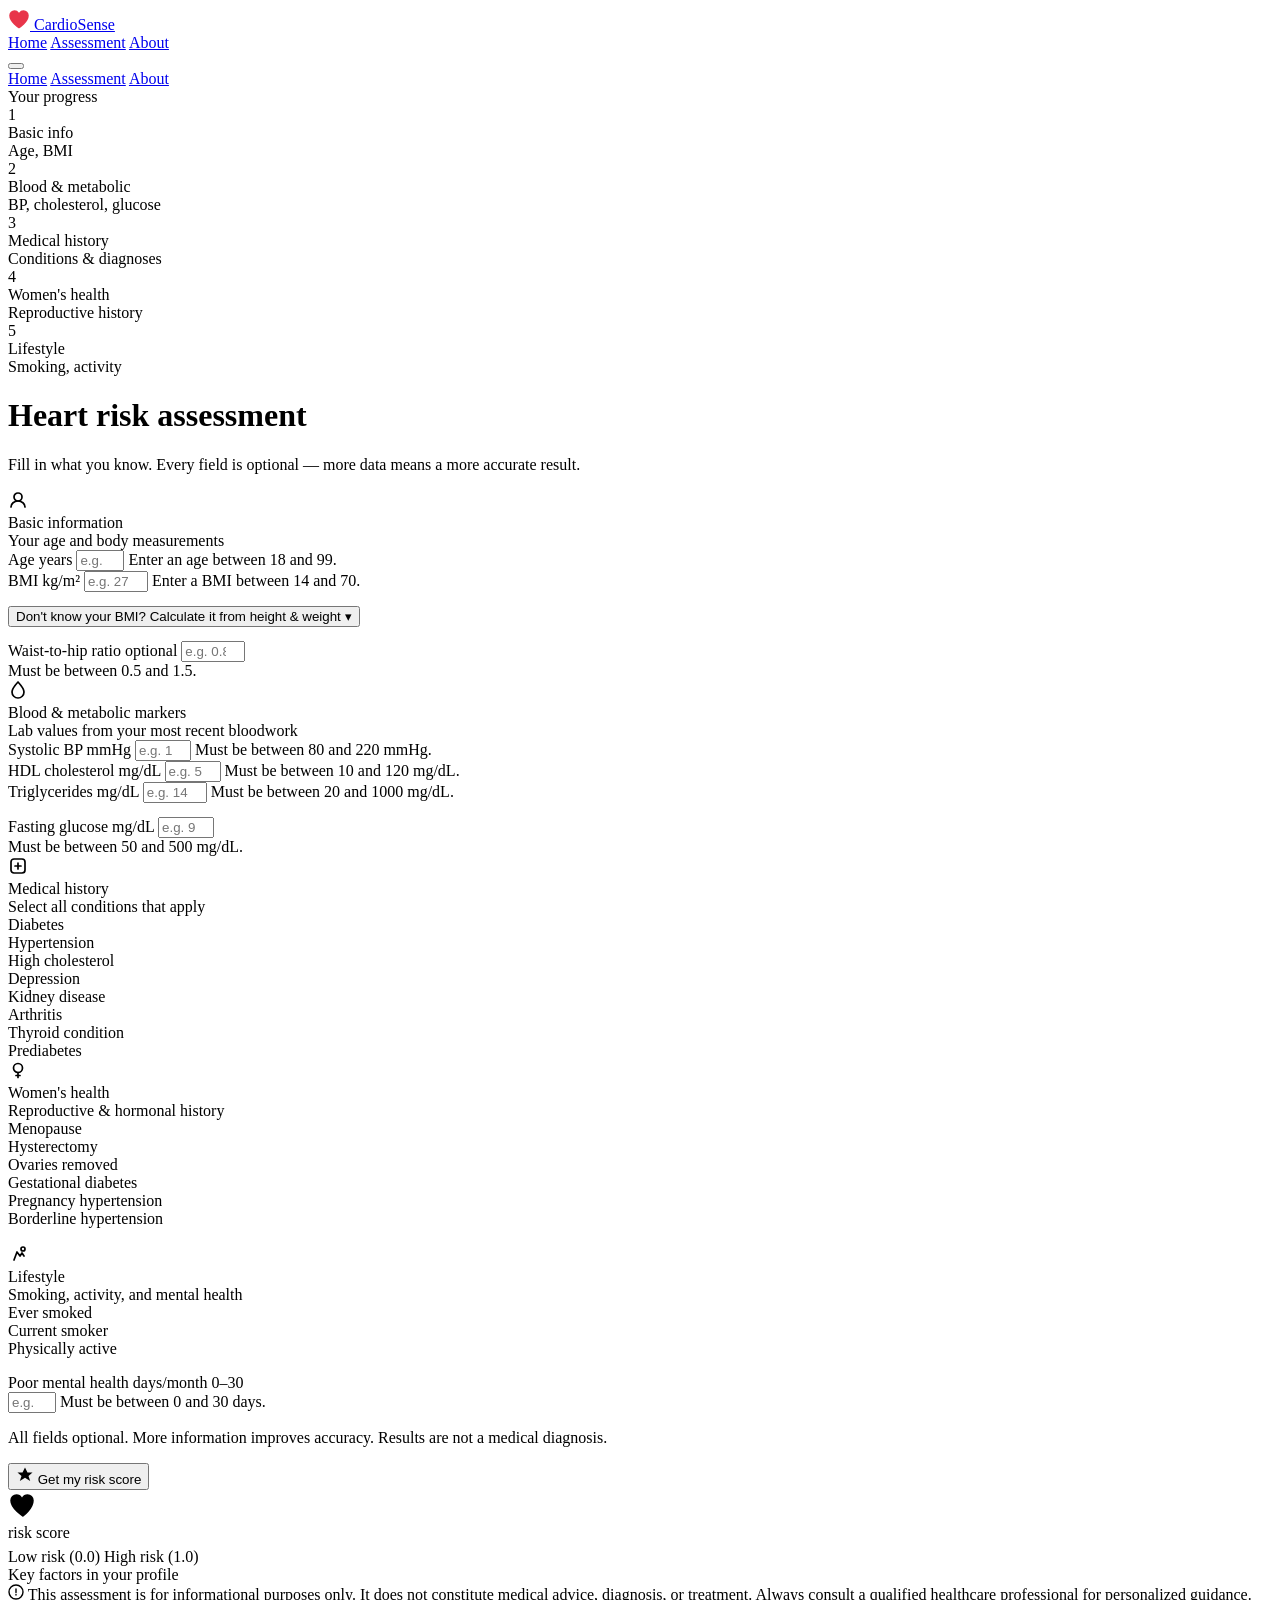
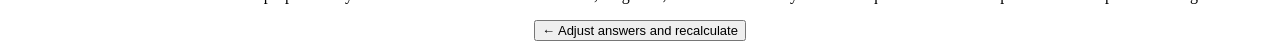
==== index.html @ c38c10f7 "Update index.html" ====
<!DOCTYPE html>
<html lang="en">
<head>
<meta charset="UTF-8">
<meta name="viewport" content="width=device-width, initial-scale=1.0">
<title>Risk Assessment — CardioSense</title>
<link rel="preconnect" href="https://fonts.googleapis.com">
<link rel="preconnect" href="https://fonts.gstatic.com" crossorigin>
<link href="https://fonts.googleapis.com/css2?family=DM+Serif+Display:ital@0;1&family=Inter:wght@300;400;500;600&display=swap" rel="stylesheet">
<link rel="stylesheet" href="css/base.css">
<link rel="stylesheet" href="css/assess.css">
</head>
<body>

<!-- NAV -->
<nav class="nav">
  <div class="nav-inner">
    <a href="index.html" class="logo">
      <span class="logo-icon">
        <svg width="22" height="22" viewBox="0 0 22 22" fill="none"><path d="M11 19.5C11 19.5 2 14 2 7.5C2 5.015 4.015 3 6.5 3C8.09 3 9.496 3.82 10.332 5.064C10.617 5.484 11.383 5.484 11.668 5.064C12.504 3.82 13.91 3 15.5 3C17.985 3 20 5.015 20 7.5C20 14 11 19.5 11 19.5Z" fill="#E8354A" stroke="#E8354A" stroke-width="1.5" stroke-linejoin="round"/></svg>
      </span>
      CardioSense
    </a>
    <div class="nav-links">
      <a href="index.html" class="nav-link">Home</a>
      <a href="index.html" class="nav-link active">Assessment</a>
      <a href="about.html" class="nav-link">About</a>
    </div>
    <button class="nav-mobile-toggle" onclick="toggleMobileNav()" aria-label="Menu">
      <span></span><span></span><span></span>
    </button>
  </div>
  <div class="nav-mobile" id="nav-mobile">
    <a href="../index.html">Home</a>
    <a href="index.html">Assessment</a>
    <a href="about.html">About</a>
  </div>
</nav>

<div class="assess-layout">

  <!-- SIDEBAR -->
  <aside class="assess-sidebar">
    <div class="sidebar-title">Your progress</div>
    <div class="progress-steps" id="progress-steps">
      <div class="progress-step active" data-section="basic" onclick="scrollToSection('basic')">
        <div class="ps-icon">1</div>
        <div>
          <div class="ps-label">Basic info</div>
          <div class="ps-sub">Age, BMI</div>
        </div>
      </div>
      <div class="progress-step" data-section="blood" onclick="scrollToSection('blood')">
        <div class="ps-icon">2</div>
        <div>
          <div class="ps-label">Blood & metabolic</div>
          <div class="ps-sub">BP, cholesterol, glucose</div>
        </div>
      </div>
      <div class="progress-step" data-section="medical" onclick="scrollToSection('medical')">
        <div class="ps-icon">3</div>
        <div>
          <div class="ps-label">Medical history</div>
          <div class="ps-sub">Conditions & diagnoses</div>
        </div>
      </div>
      <div class="progress-step" data-section="womens" onclick="scrollToSection('womens')">
        <div class="ps-icon">4</div>
        <div>
          <div class="ps-label">Women's health</div>
          <div class="ps-sub">Reproductive history</div>
        </div>
      </div>
      <div class="progress-step" data-section="lifestyle" onclick="scrollToSection('lifestyle')">
        <div class="ps-icon">5</div>
        <div>
          <div class="ps-label">Lifestyle</div>
          <div class="ps-sub">Smoking, activity</div>
        </div>
      </div>
    </div>

    <!-- API config (hidden) -->
    <input type="text" id="api-url" value="https://nest-resemble-pristine.ngrok-free.dev" style="display:none">
  </aside>

  <!-- MAIN -->
  <main class="assess-main">
    <div class="assess-header">
      <h1>Heart risk assessment</h1>
      <p>Fill in what you know. Every field is optional — more data means a more accurate result.</p>
    </div>

    <!-- SECTION 1: Basic -->
    <div class="form-section" id="section-basic">
      <div class="form-section-header">
        <div class="form-section-icon icon-red">
          <svg width="20" height="20" viewBox="0 0 20 20" fill="none"><circle cx="10" cy="7" r="4" stroke="currentColor" stroke-width="1.7"/><path d="M3 17c0-3.314 3.134-6 7-6s7 2.686 7 6" stroke="currentColor" stroke-width="1.7" stroke-linecap="round"/></svg>
        </div>
        <div>
          <div class="form-section-title">Basic information</div>
          <div class="form-section-sub">Your age and body measurements</div>
        </div>
      </div>
      <div class="grid-2" style="margin-bottom:14px">
        <div class="form-field">
          <label class="form-label" for="age">Age <span class="unit">years</span></label>
          <input class="form-input" type="number" id="age" min="18" max="99" placeholder="e.g. 54">
          <span class="field-error" id="err-age">Enter an age between 18 and 99.</span>
        </div>
        <div class="form-field">
          <label class="form-label" for="bmi">BMI <span class="unit">kg/m²</span></label>
          <input class="form-input" type="number" id="bmi" min="14" max="70" step="0.1" placeholder="e.g. 27.3">
          <span class="field-error" id="err-bmi">Enter a BMI between 14 and 70.</span>
        </div>
      </div>

      <!-- BMI calculator helper -->
      <div class="bmi-calc" id="bmi-calc">
        <button type="button" class="bmi-calc-toggle" id="bmi-calc-toggle" onclick="toggleBmiCalc()">
          Don't know your BMI? Calculate it from height &amp; weight
          <span id="bmi-calc-caret">▾</span>
        </button>
        <div class="bmi-calc-body" id="bmi-calc-body" style="display:none">
          <div class="bmi-unit-switch">
            <button type="button" class="bmi-unit-btn active" id="unit-metric" onclick="setBmiUnits('metric')">Metric (cm / kg)</button>
            <button type="button" class="bmi-unit-btn" id="unit-imperial" onclick="setBmiUnits('imperial')">Imperial (ft-in / lb)</button>
          </div>

          <!-- Metric inputs -->
          <div class="grid-2" id="bmi-metric-fields">
            <div class="form-field">
              <label class="form-label" for="height_cm">Height <span class="unit">cm</span></label>
              <input class="form-input" type="number" id="height_cm" min="120" max="220" step="0.1" placeholder="e.g. 165" oninput="calcBmi()">
            </div>
            <div class="form-field">
              <label class="form-label" for="weight_kg">Weight <span class="unit">kg</span></label>
              <input class="form-input" type="number" id="weight_kg" min="30" max="250" step="0.1" placeholder="e.g. 68" oninput="calcBmi()">
            </div>
          </div>

          <!-- Imperial inputs -->
          <div class="grid-3" id="bmi-imperial-fields" style="display:none">
            <div class="form-field">
              <label class="form-label" for="height_ft">Height <span class="unit">ft</span></label>
              <input class="form-input" type="number" id="height_ft" min="3" max="7" step="1" placeholder="e.g. 5" oninput="calcBmi()">
            </div>
            <div class="form-field">
              <label class="form-label" for="height_in">&nbsp;<span class="unit">in</span></label>
              <input class="form-input" type="number" id="height_in" min="0" max="11" step="1" placeholder="e.g. 5" oninput="calcBmi()">
            </div>
            <div class="form-field">
              <label class="form-label" for="weight_lb">Weight <span class="unit">lb</span></label>
              <input class="form-input" type="number" id="weight_lb" min="66" max="550" step="1" placeholder="e.g. 150" oninput="calcBmi()">
            </div>
          </div>

          <div class="bmi-calc-result" id="bmi-calc-result">Enter height and weight to calculate BMI.</div>
        </div>
      </div>

      <div class="form-field" style="max-width:260px;margin-top:14px">
        <label class="form-label" for="waist_hip">Waist-to-hip ratio <span class="unit">optional</span></label>
        <input class="form-input" type="number" id="waist_hip" min="0.5" max="1.5" step="0.01" placeholder="e.g. 0.84">
        <span class="field-error" id="err-waist_hip">Must be between 0.5 and 1.5.</span>
      </div>
    </div>

    <!-- SECTION 2: Blood -->
    <div class="form-section" id="section-blood">
      <div class="form-section-header">
        <div class="form-section-icon icon-purple">
          <svg width="20" height="20" viewBox="0 0 20 20" fill="none"><path d="M10 2C10 2 4 8.5 4 12a6 6 0 0012 0C16 8.5 10 2 10 2Z" stroke="currentColor" stroke-width="1.7" stroke-linejoin="round"/></svg>
        </div>
        <div>
          <div class="form-section-title">Blood & metabolic markers</div>
          <div class="form-section-sub">Lab values from your most recent bloodwork</div>
        </div>
      </div>
      <div class="grid-3" style="margin-bottom:14px">
        <div class="form-field">
          <label class="form-label" for="systolic">Systolic BP <span class="unit">mmHg</span></label>
          <input class="form-input" type="number" id="systolic" min="80" max="220" placeholder="e.g. 125">
          <span class="field-error" id="err-systolic">Must be between 80 and 220 mmHg.</span>
        </div>
        <div class="form-field">
          <label class="form-label" for="hdl">HDL cholesterol <span class="unit">mg/dL</span></label>
          <input class="form-input" type="number" id="hdl" min="10" max="120" placeholder="e.g. 55">
          <span class="field-error" id="err-hdl">Must be between 10 and 120 mg/dL.</span>
        </div>
        <div class="form-field">
          <label class="form-label" for="triglycerides">Triglycerides <span class="unit">mg/dL</span></label>
          <input class="form-input" type="number" id="triglycerides" min="20" max="1000" placeholder="e.g. 140">
          <span class="field-error" id="err-triglycerides">Must be between 20 and 1000 mg/dL.</span>
        </div>
      </div>
      <div class="form-field" style="max-width:240px">
        <label class="form-label" for="fasting_glucose">Fasting glucose <span class="unit">mg/dL</span></label>
        <input class="form-input" type="number" id="fasting_glucose" min="50" max="500" placeholder="e.g. 95">
        <span class="field-error" id="err-fasting_glucose">Must be between 50 and 500 mg/dL.</span>
      </div>
    </div>

    <!-- SECTION 3: Medical -->
    <div class="form-section" id="section-medical">
      <div class="form-section-header">
        <div class="form-section-icon icon-blue">
          <svg width="20" height="20" viewBox="0 0 20 20" fill="none"><rect x="3" y="3" width="14" height="14" rx="3" stroke="currentColor" stroke-width="1.7"/><path d="M10 7v6M7 10h6" stroke="currentColor" stroke-width="1.7" stroke-linecap="round"/></svg>
        </div>
        <div>
          <div class="form-section-title">Medical history</div>
          <div class="form-section-sub">Select all conditions that apply</div>
        </div>
      </div>
      <div class="toggle-grid">
        <div class="toggle-btn" data-key="diabetes" onclick="toggleBtn(this)">
          <div class="tb-dot"></div>
          <span class="tb-label">Diabetes</span>
        </div>
        <div class="toggle-btn" data-key="hypertension" onclick="toggleBtn(this)">
          <div class="tb-dot"></div>
          <span class="tb-label">Hypertension</span>
        </div>
        <div class="toggle-btn" data-key="high_cholesterol" onclick="toggleBtn(this)">
          <div class="tb-dot"></div>
          <span class="tb-label">High cholesterol</span>
        </div>
        <div class="toggle-btn" data-key="depression" onclick="toggleBtn(this)">
          <div class="tb-dot"></div>
          <span class="tb-label">Depression</span>
        </div>
        <div class="toggle-btn" data-key="kidney_disease" onclick="toggleBtn(this)">
          <div class="tb-dot"></div>
          <span class="tb-label">Kidney disease</span>
        </div>
        <div class="toggle-btn" data-key="arthritis" onclick="toggleBtn(this)">
          <div class="tb-dot"></div>
          <span class="tb-label">Arthritis</span>
        </div>
        <div class="toggle-btn" data-key="thyroid_problem" onclick="toggleBtn(this)">
          <div class="tb-dot"></div>
          <span class="tb-label">Thyroid condition</span>
        </div>
        <div class="toggle-btn" data-key="prediabetes" onclick="toggleBtn(this)">
          <div class="tb-dot"></div>
          <span class="tb-label">Prediabetes</span>
        </div>
      </div>
    </div>

    <!-- SECTION 4: Women's health -->
    <div class="form-section" id="section-womens">
      <div class="form-section-header">
        <div class="form-section-icon icon-orange">
          <svg width="20" height="20" viewBox="0 0 20 20" fill="none"><circle cx="10" cy="8" r="4.5" stroke="currentColor" stroke-width="1.7"/><path d="M10 12.5v5M8 15.5h4" stroke="currentColor" stroke-width="1.7" stroke-linecap="round"/></svg>
        </div>
        <div>
          <div class="form-section-title">Women's health</div>
          <div class="form-section-sub">Reproductive & hormonal history</div>
        </div>
      </div>
      <div class="toggle-grid" style="margin-bottom:16px">
        <div class="toggle-btn" data-key="menopause" onclick="toggleBtn(this)">
          <div class="tb-dot"></div>
          <span class="tb-label">Menopause</span>
        </div>
        <div class="toggle-btn" data-key="hysterectomy" onclick="toggleBtn(this)">
          <div class="tb-dot"></div>
          <span class="tb-label">Hysterectomy</span>
        </div>
        <div class="toggle-btn" data-key="ovaries_removed" onclick="toggleBtn(this)">
          <div class="tb-dot"></div>
          <span class="tb-label">Ovaries removed</span>
        </div>
        <div class="toggle-btn" data-key="gestational_diabetes_proxy" onclick="toggleBtn(this)">
          <div class="tb-dot"></div>
          <span class="tb-label">Gestational diabetes</span>
        </div>
        <div class="toggle-btn" data-key="pregnancy_hypertension_proxy" onclick="toggleBtn(this)">
          <div class="tb-dot"></div>
          <span class="tb-label">Pregnancy hypertension</span>
        </div>
        <div class="toggle-btn" data-key="borderline_hypertension" onclick="toggleBtn(this)">
          <div class="tb-dot"></div>
          <span class="tb-label">Borderline hypertension</span>
        </div>
      </div>
    </div>

    <!-- SECTION 5: Lifestyle -->
    <div class="form-section" id="section-lifestyle">
      <div class="form-section-header">
        <div class="form-section-icon icon-green">
          <svg width="20" height="20" viewBox="0 0 20 20" fill="none"><path d="M6 16l3-8 3 4 2-3 2 3" stroke="currentColor" stroke-width="1.7" stroke-linecap="round" stroke-linejoin="round"/><circle cx="15" cy="5" r="2" stroke="currentColor" stroke-width="1.7"/></svg>
        </div>
        <div>
          <div class="form-section-title">Lifestyle</div>
          <div class="form-section-sub">Smoking, activity, and mental health</div>
        </div>
      </div>
      <div class="toggle-grid" style="margin-bottom:16px">
        <div class="toggle-btn" data-key="smoking" onclick="toggleBtn(this)">
          <div class="tb-dot"></div>
          <span class="tb-label">Ever smoked</span>
        </div>
        <div class="toggle-btn" data-key="current_smoker" onclick="toggleBtn(this)">
          <div class="tb-dot"></div>
          <span class="tb-label">Current smoker</span>
        </div>
        <div class="toggle-btn" data-key="physical_activity" onclick="toggleBtn(this)">
          <div class="tb-dot"></div>
          <span class="tb-label">Physically active</span>
        </div>
      </div>
      <div class="form-field" style="max-width:280px">
        <label class="form-label" for="poor_mental_days">Poor mental health days/month <span class="unit">0–30</span></label>
        <input class="form-input" type="number" id="poor_mental_days" min="0" max="30" placeholder="e.g. 5">
        <span class="field-error" id="err-poor_mental_days">Must be between 0 and 30 days.</span>
      </div>
    </div>

    <!-- SUBMIT -->
    <div class="form-actions">
      <p class="form-actions-note">All fields optional. More information improves accuracy. Results are not a medical diagnosis.</p>
      <button class="submit-btn" id="submit-btn" onclick="runAssessment()">
        <svg width="18" height="18" viewBox="0 0 18 18" fill="none"><path d="M9 1.5L11.47 6.5H16.5L12.51 9.99L14.18 15L9 11.77L3.82 15L5.49 9.99L1.5 6.5H6.53L9 1.5Z" fill="currentColor"/></svg>
        <span id="btn-label">Get my risk score</span>
        <div class="spinner" id="spinner"></div>
      </button>
    </div>

    <!-- RESULT -->
    <div class="result-panel" id="result-panel">

      <div class="result-card">
        <div class="result-card-header" id="r-header">
          <div class="result-icon-wrap" id="r-icon">
            <svg width="30" height="30" viewBox="0 0 30 30" fill="none"><path d="M15 26C15 26 3 18.5 3 10.5C3 7.462 5.462 5 8.5 5C10.56 5 12.366 6.1 13.326 7.764C13.738 8.466 14.262 8.466 14.674 7.764C15.634 6.1 17.44 5 19.5 5C22.538 5 25 7.462 25 10.5C25 18.5 15 26 15 26Z" fill="currentColor" stroke="currentColor" stroke-width="1.5" stroke-linejoin="round"/></svg>
          </div>
          <div class="result-verdict">
            <div class="result-verdict-title" id="r-title"></div>
            <div class="result-verdict-sub" id="r-sub"></div>
          </div>
          <div class="result-score-badge">
            <div class="result-score-num" id="r-score"></div>
            <div class="result-score-label">risk score</div>
            <div style="margin-top:6px" id="r-source"></div>
          </div>
        </div>

        <div class="result-card-body">
          <!-- Risk bar -->
          <div class="result-bar-section">
            <div class="result-bar-labels">
              <span>Low risk (0.0)</span>
              <span>High risk (1.0)</span>
            </div>
            <div class="risk-bar-track">
              <div class="risk-bar-fill" id="r-bar" style="width:0%"></div>
            </div>
            <div class="result-threshold-line" id="r-threshold" data-label="threshold 0.025"></div>
          </div>

          <!-- Factors -->
          <div class="result-factors-title">Key factors in your profile</div>
          <div class="result-factors-grid" id="r-factors"></div>

          <!-- Next steps -->
          <div class="result-next-steps" id="r-nextsteps"></div>

          <!-- Disclaimer -->
          <div class="result-disclaimer">
            <svg width="16" height="16" viewBox="0 0 16 16" fill="none"><circle cx="8" cy="8" r="7" stroke="currentColor" stroke-width="1.4"/><path d="M8 5v3.5M8 10.5v.5" stroke="currentColor" stroke-width="1.4" stroke-linecap="round"/></svg>
            <span>This assessment is for informational purposes only. It does not constitute medical advice, diagnosis, or treatment. Always consult a qualified healthcare professional for personalized guidance.</span>
          </div>
        </div>
      </div>

      <!-- Retry -->
      <div style="margin-top:1rem;text-align:center">
        <button class="btn-ghost" onclick="resetForm()" style="font-size:13px">
          ← Adjust answers and recalculate
        </button>
      </div>
    </div>

  </main>
</div>

<script src="../js/assess.js"></script>
<script>
function toggleMobileNav() {
  document.getElementById('nav-mobile').classList.toggle('open');
}
</script>
</body>
</html>
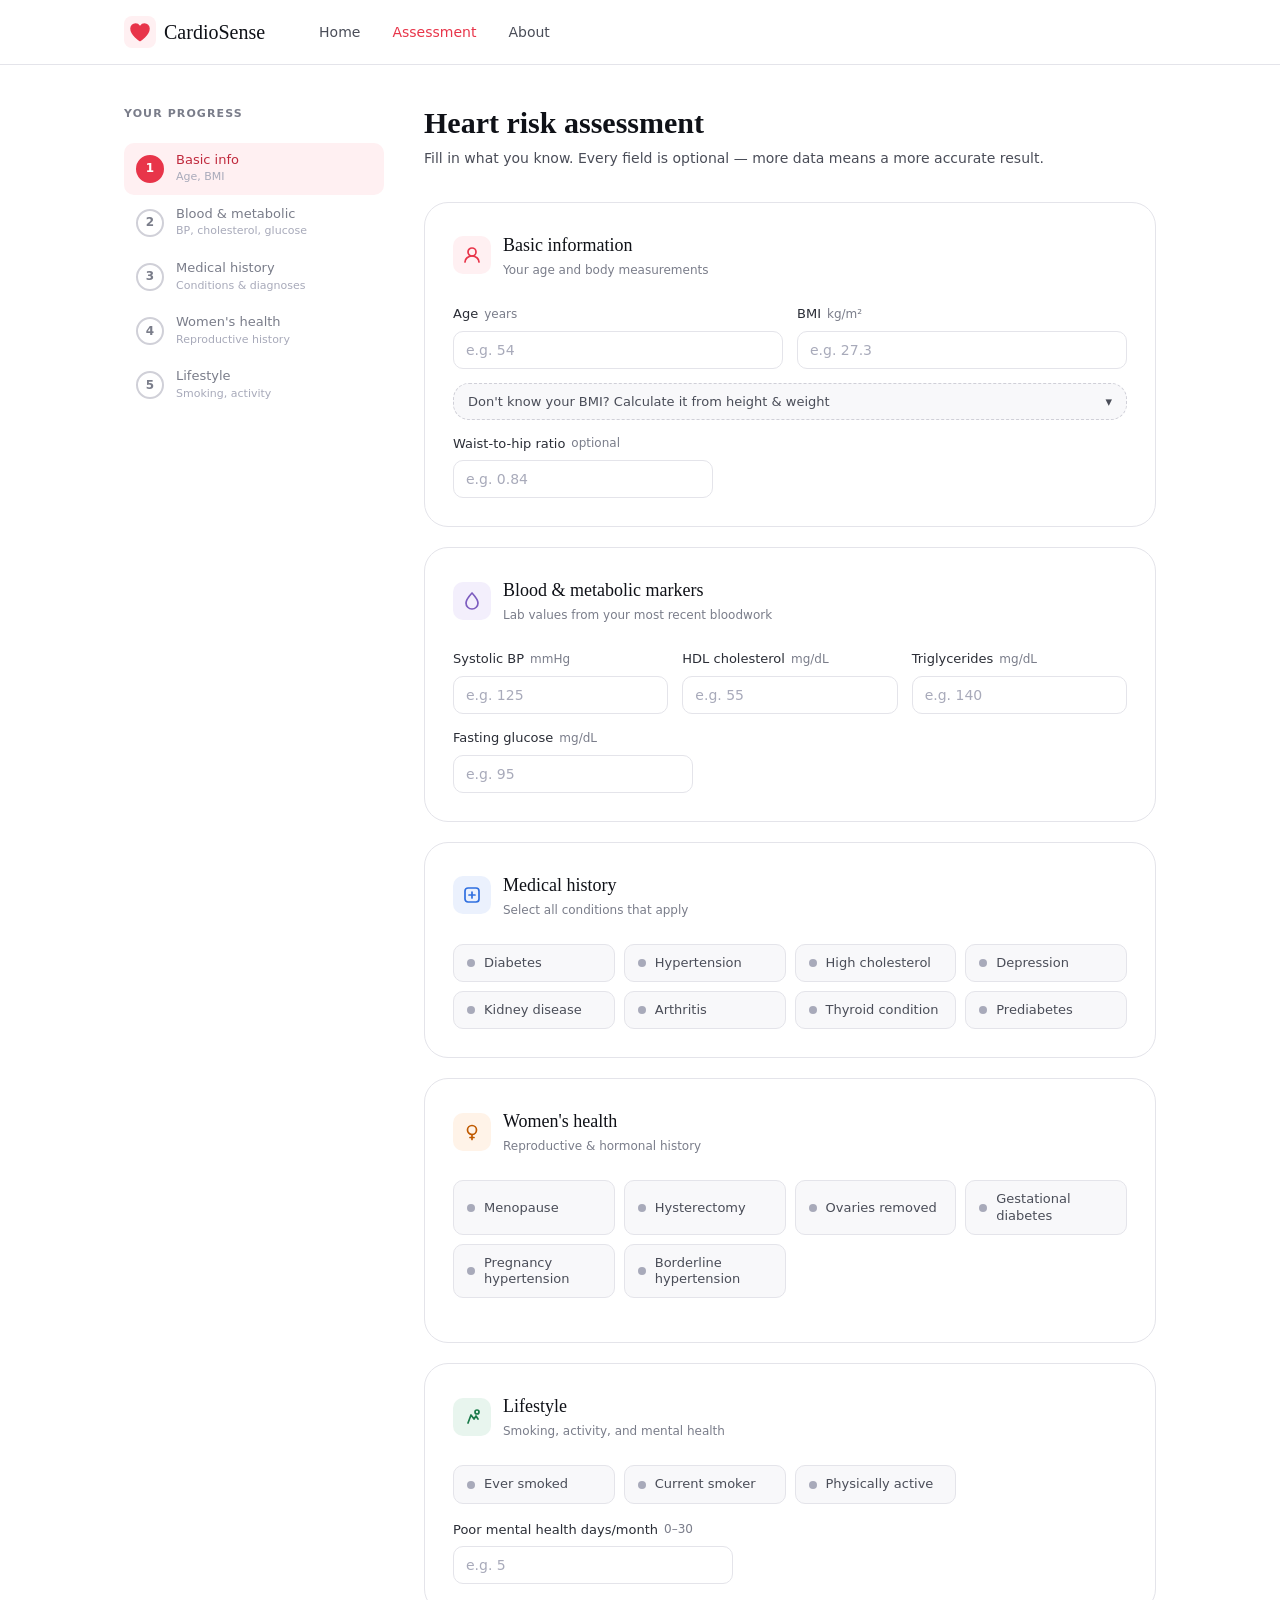
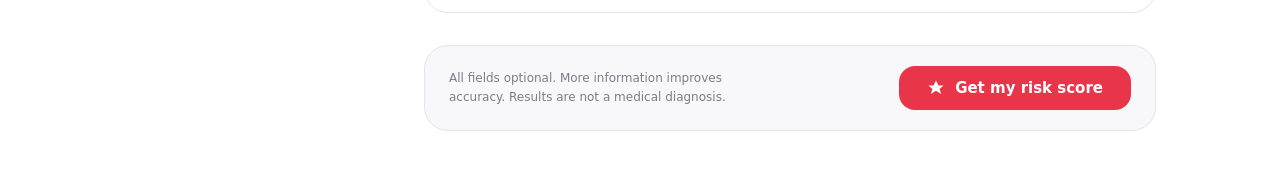
==== commit bdcd0bdf: "Update index.html" ====
--- a/index.html
+++ b/index.html
@@ -7,8 +7,8 @@
 <link rel="preconnect" href="https://fonts.googleapis.com">
 <link rel="preconnect" href="https://fonts.gstatic.com" crossorigin>
 <link href="https://fonts.googleapis.com/css2?family=DM+Serif+Display:ital@0;1&family=Inter:wght@300;400;500;600&display=swap" rel="stylesheet">
-<link rel="stylesheet" href="css/base.css">
-<link rel="stylesheet" href="css/assess.css">
+<link rel="stylesheet" href="base.css">
+<link rel="stylesheet" href="assess.css">
 </head>
 <body>
 
@@ -31,7 +31,7 @@
     </button>
   </div>
   <div class="nav-mobile" id="nav-mobile">
-    <a href="../index.html">Home</a>
+    <a href="index.html">Home</a>
     <a href="index.html">Assessment</a>
     <a href="about.html">About</a>
   </div>
@@ -80,8 +80,8 @@
       </div>
     </div>
 
-    <!-- API config (hidden) -->
-    <input type="text" id="api-url" value="https://nest-resemble-pristine.ngrok-free.dev" style="display:none">
+    <!-- API config (Live Render Backend URL) -->
+    <input type="text" id="api-url" value="https://heart-attack-risk-women.onrender.com" style="display:none">
   </aside>
 
   <!-- MAIN -->
@@ -387,7 +387,7 @@
   </main>
 </div>
 
-<script src="../js/assess.js"></script>
+<script src="js/assess.js"></script>
 <script>
 function toggleMobileNav() {
   document.getElementById('nav-mobile').classList.toggle('open');
--- a/base.css
+++ b/base.css
@@ -0,0 +1,461 @@
+/* =============================================
+   BASE.CSS — CardioSense shared styles
+   ============================================= */
+
+@import url('https://fonts.googleapis.com/css2?family=DM+Serif+Display:ital@0;1&family=Inter:wght@300;400;500;600&display=swap');
+
+/* ── Reset & Root ── */
+*, *::before, *::after { box-sizing: border-box; margin: 0; padding: 0; }
+
+:root {
+  /* Colors */
+  --red:        #E8354A;
+  --red-dark:   #C0293D;
+  --red-light:  #FFF0F2;
+  --red-mid:    #FFD6DA;
+  --purple:     #7C5CBF;
+  --purple-bg:  #F3EFFC;
+  --blue:       #2F6FE0;
+  --blue-bg:    #EBF1FD;
+
+  --ink:        #0F1117;
+  --ink-2:      #2A2D36;
+  --ink-3:      #4A4D58;
+  --ink-4:      #7A7D8A;
+  --ink-5:      #A8AABA;
+
+  --surface:    #FFFFFF;
+  --surface-1:  #F8F8FA;
+  --surface-2:  #F0F0F4;
+  --border:     #E4E4EA;
+  --border-2:   #D0D0D8;
+
+  /* Type */
+  --font-display: 'DM Serif Display', Georgia, serif;
+  --font-body:    'Inter', system-ui, sans-serif;
+
+  /* Radius */
+  --r-sm: 6px;
+  --r-md: 10px;
+  --r-lg: 16px;
+  --r-xl: 24px;
+
+  /* Shadows */
+  --shadow-sm:  0 1px 3px rgba(0,0,0,.06), 0 1px 2px rgba(0,0,0,.04);
+  --shadow-md:  0 4px 16px rgba(0,0,0,.08), 0 1px 4px rgba(0,0,0,.04);
+  --shadow-lg:  0 12px 40px rgba(0,0,0,.12), 0 4px 12px rgba(0,0,0,.06);
+
+  /* Transitions */
+  --t-fast: 120ms ease;
+  --t-base: 200ms ease;
+  --t-slow: 350ms ease;
+}
+
+html { scroll-behavior: smooth; font-size: 16px; }
+
+body {
+  font-family: var(--font-body);
+  color: var(--ink);
+  background: var(--surface);
+  line-height: 1.6;
+  -webkit-font-smoothing: antialiased;
+}
+
+/* ── Typography ── */
+h1, h2, h3, h4 {
+  font-family: var(--font-display);
+  line-height: 1.2;
+  color: var(--ink);
+}
+
+em { font-style: italic; color: var(--red); }
+
+/* ── Layout ── */
+.container {
+  max-width: 1080px;
+  margin: 0 auto;
+  padding: 0 24px;
+}
+
+/* ── Navigation ── */
+.nav {
+  position: sticky;
+  top: 0;
+  z-index: 100;
+  background: rgba(255,255,255,.92);
+  backdrop-filter: blur(12px);
+  border-bottom: 1px solid var(--border);
+}
+
+.nav-inner {
+  max-width: 1080px;
+  margin: 0 auto;
+  padding: 0 24px;
+  height: 64px;
+  display: flex;
+  align-items: center;
+  gap: 2rem;
+}
+
+.logo {
+  display: flex;
+  align-items: center;
+  gap: 8px;
+  font-family: var(--font-display);
+  font-size: 20px;
+  color: var(--ink);
+  text-decoration: none;
+  font-weight: 400;
+  flex-shrink: 0;
+}
+
+.logo-icon {
+  width: 32px;
+  height: 32px;
+  background: var(--red-light);
+  border-radius: 8px;
+  display: flex;
+  align-items: center;
+  justify-content: center;
+}
+
+.nav-links {
+  display: flex;
+  gap: .25rem;
+  margin-left: .5rem;
+  flex: 1;
+}
+
+.nav-link {
+  padding: 6px 14px;
+  font-size: 14px;
+  font-weight: 500;
+  color: var(--ink-3);
+  text-decoration: none;
+  border-radius: var(--r-sm);
+  transition: color var(--t-fast), background var(--t-fast);
+}
+
+.nav-link:hover { color: var(--ink); background: var(--surface-1); }
+.nav-link.active { color: var(--red); }
+
+.nav-cta { margin-left: auto; }
+
+.nav-mobile-toggle {
+  display: none;
+  flex-direction: column;
+  gap: 5px;
+  background: none;
+  border: none;
+  cursor: pointer;
+  padding: 6px;
+  margin-left: auto;
+}
+
+.nav-mobile-toggle span {
+  display: block;
+  width: 22px;
+  height: 2px;
+  background: var(--ink-2);
+  border-radius: 2px;
+  transition: var(--t-base);
+}
+
+.nav-mobile {
+  display: none;
+  flex-direction: column;
+  padding: 12px 24px 20px;
+  border-top: 1px solid var(--border);
+  gap: 4px;
+}
+
+.nav-mobile a {
+  padding: 10px 12px;
+  font-size: 15px;
+  color: var(--ink-2);
+  text-decoration: none;
+  border-radius: var(--r-md);
+}
+
+.nav-mobile a:hover { background: var(--surface-1); }
+.nav-mobile .btn-primary { margin-top: 8px; text-align: center; }
+.nav-mobile.open { display: flex; }
+
+/* ── Buttons ── */
+.btn-primary {
+  display: inline-flex;
+  align-items: center;
+  gap: 8px;
+  padding: 10px 20px;
+  background: var(--red);
+  color: #fff;
+  font-family: var(--font-body);
+  font-size: 14px;
+  font-weight: 600;
+  border: none;
+  border-radius: var(--r-md);
+  cursor: pointer;
+  text-decoration: none;
+  transition: background var(--t-fast), transform var(--t-fast), box-shadow var(--t-fast);
+  white-space: nowrap;
+}
+
+.btn-primary:hover {
+  background: var(--red-dark);
+  box-shadow: 0 4px 16px rgba(232,53,74,.28);
+  transform: translateY(-1px);
+}
+
+.btn-primary:active { transform: translateY(0); }
+
+.btn-primary.btn-lg { padding: 13px 28px; font-size: 15px; border-radius: var(--r-lg); }
+
+.btn-ghost {
+  display: inline-flex;
+  align-items: center;
+  gap: 8px;
+  padding: 10px 20px;
+  background: transparent;
+  color: var(--ink-2);
+  font-family: var(--font-body);
+  font-size: 14px;
+  font-weight: 500;
+  border: 1.5px solid var(--border-2);
+  border-radius: var(--r-md);
+  cursor: pointer;
+  text-decoration: none;
+  transition: border-color var(--t-fast), color var(--t-fast), background var(--t-fast);
+}
+
+.btn-ghost:hover { border-color: var(--ink-3); color: var(--ink); background: var(--surface-1); }
+.btn-ghost.btn-lg { padding: 13px 28px; font-size: 15px; border-radius: var(--r-lg); }
+
+/* ── Section labels ── */
+.section-eyebrow {
+  font-size: 11px;
+  font-weight: 600;
+  letter-spacing: .12em;
+  text-transform: uppercase;
+  color: var(--red);
+  margin-bottom: .75rem;
+}
+
+.section-title {
+  font-size: clamp(28px, 4vw, 42px);
+  margin-bottom: 1rem;
+  line-height: 1.15;
+}
+
+.section-sub {
+  font-size: 16px;
+  color: var(--ink-3);
+  line-height: 1.7;
+  max-width: 560px;
+}
+
+/* ── Footer ── */
+.footer {
+  background: var(--ink);
+  color: rgba(255,255,255,.75);
+  padding-top: 4rem;
+}
+
+.footer-inner {
+  display: grid;
+  grid-template-columns: 1fr auto;
+  gap: 4rem;
+  padding-bottom: 3rem;
+  border-bottom: 1px solid rgba(255,255,255,.1);
+}
+
+.footer-brand { max-width: 320px; }
+
+.footer-brand .logo { color: #fff; margin-bottom: 1rem; }
+.footer-brand .logo-icon { background: rgba(232,53,74,.2); }
+.footer-brand p { font-size: 14px; line-height: 1.7; color: rgba(255,255,255,.55); }
+
+.footer-links { display: flex; gap: 3rem; }
+
+.footer-col { display: flex; flex-direction: column; gap: .5rem; }
+
+.footer-col-title {
+  font-size: 12px;
+  font-weight: 600;
+  letter-spacing: .08em;
+  text-transform: uppercase;
+  color: rgba(255,255,255,.4);
+  margin-bottom: .25rem;
+}
+
+.footer-col a {
+  font-size: 14px;
+  color: rgba(255,255,255,.6);
+  text-decoration: none;
+  transition: color var(--t-fast);
+}
+
+.footer-col a:hover { color: #fff; }
+
+.footer-bottom {
+  padding: 1.25rem 0;
+}
+
+.footer-bottom p {
+  font-size: 12px;
+  color: rgba(255,255,255,.3);
+  text-align: center;
+}
+
+/* ── Form elements ── */
+.form-field {
+  display: flex;
+  flex-direction: column;
+  gap: 6px;
+}
+
+.form-label {
+  font-size: 13px;
+  font-weight: 500;
+  color: var(--ink-2);
+  display: flex;
+  align-items: center;
+  gap: 6px;
+}
+
+.form-label .unit {
+  font-weight: 400;
+  color: var(--ink-4);
+  font-size: 12px;
+}
+
+.form-input {
+  width: 100%;
+  padding: 10px 12px;
+  font-family: var(--font-body);
+  font-size: 14px;
+  color: var(--ink);
+  background: var(--surface);
+  border: 1.5px solid var(--border);
+  border-radius: var(--r-md);
+  outline: none;
+  transition: border-color var(--t-fast), box-shadow var(--t-fast);
+  appearance: none;
+}
+
+.form-input:focus {
+  border-color: var(--red);
+  box-shadow: 0 0 0 3px rgba(232,53,74,.1);
+}
+
+.form-input::placeholder { color: var(--ink-5); }
+
+/* ── Badges ── */
+.badge {
+  display: inline-flex;
+  align-items: center;
+  gap: 6px;
+  padding: 4px 10px;
+  border-radius: 100px;
+  font-size: 12px;
+  font-weight: 500;
+}
+
+.badge-red   { background: var(--red-light); color: var(--red-dark); }
+.badge-green { background: #E8F5EE; color: #1A7A4A; }
+.badge-warn  { background: #FFF8E6; color: #8A5A00; }
+
+/* ── Alert ── */
+.alert {
+  display: flex;
+  gap: 12px;
+  padding: 14px 16px;
+  border-radius: var(--r-md);
+  font-size: 14px;
+  line-height: 1.5;
+}
+
+.alert-warn { background: #FFF8E6; border: 1px solid #FFE49A; color: #7A5200; }
+.alert-info { background: var(--blue-bg); border: 1px solid #B8CFEF; color: #1A3E80; }
+.alert-danger { background: var(--red-light); border: 1px solid var(--red-mid); color: var(--red-dark); }
+.alert-success { background: #E8F5EE; border: 1px solid #A8D8BC; color: #1A5A34; }
+
+/* ── Toggle button ── */
+.toggle-btn {
+  display: flex;
+  align-items: center;
+  gap: 9px;
+  padding: 10px 13px;
+  background: var(--surface-1);
+  border: 1.5px solid var(--border);
+  border-radius: var(--r-md);
+  cursor: pointer;
+  user-select: none;
+  transition: all var(--t-fast);
+}
+
+.toggle-btn:hover { border-color: var(--border-2); background: var(--surface); }
+
+.toggle-btn.active {
+  background: var(--red-light);
+  border-color: #F5B8C0;
+}
+
+.toggle-btn .tb-dot {
+  width: 8px; height: 8px;
+  border-radius: 50%;
+  background: var(--ink-5);
+  flex-shrink: 0;
+  transition: background var(--t-fast);
+}
+
+.toggle-btn.active .tb-dot { background: var(--red); }
+
+.toggle-btn .tb-label {
+  font-size: 13px;
+  color: var(--ink-3);
+  line-height: 1.25;
+}
+
+.toggle-btn.active .tb-label { color: var(--red-dark); font-weight: 500; }
+
+/* ── Spinner ── */
+.spinner {
+  width: 18px; height: 18px;
+  border: 2.5px solid rgba(255,255,255,.35);
+  border-top-color: #fff;
+  border-radius: 50%;
+  animation: spin .7s linear infinite;
+  display: none;
+}
+
+@keyframes spin { to { transform: rotate(360deg); } }
+
+/* ── Risk bar ── */
+.risk-bar-track {
+  height: 8px;
+  background: var(--surface-2);
+  border-radius: 4px;
+  overflow: hidden;
+}
+
+.risk-bar-fill {
+  height: 100%;
+  border-radius: 4px;
+  transition: width .8s cubic-bezier(.4,0,.2,1);
+}
+
+/* ── Pulse animation (heart icon) ── */
+@keyframes pulse {
+  0%, 100% { transform: scale(1); }
+  50% { transform: scale(1.12); }
+}
+
+.pulse { animation: pulse 2s ease-in-out infinite; }
+
+/* ── Responsive ── */
+@media (max-width: 768px) {
+  .nav-links, .nav-cta { display: none; }
+  .nav-mobile-toggle { display: flex; }
+  .footer-inner { grid-template-columns: 1fr; gap: 2rem; }
+  .footer-links { gap: 2rem; }
+}
--- a/assess.css
+++ b/assess.css
@@ -0,0 +1,544 @@
+/* =============================================
+   ASSESS.CSS — Assessment page styles
+   ============================================= */
+
+.assess-layout {
+  display: grid;
+  grid-template-columns: 260px 1fr;
+  min-height: calc(100vh - 64px);
+  max-width: 1080px;
+  margin: 0 auto;
+  padding: 2.5rem 24px 4rem;
+  gap: 2.5rem;
+  align-items: start;
+}
+
+/* ── Sidebar progress ── */
+.assess-sidebar {
+  position: sticky;
+  top: 88px;
+}
+
+.sidebar-title {
+  font-size: 11px;
+  font-weight: 600;
+  letter-spacing: .1em;
+  text-transform: uppercase;
+  color: var(--ink-4);
+  margin-bottom: 1.25rem;
+}
+
+.progress-steps {
+  display: flex;
+  flex-direction: column;
+  gap: 2px;
+}
+
+.progress-step {
+  display: flex;
+  align-items: center;
+  gap: 12px;
+  padding: 9px 12px;
+  border-radius: var(--r-md);
+  cursor: pointer;
+  transition: background var(--t-fast);
+}
+
+.progress-step:hover { background: var(--surface-1); }
+.progress-step.active { background: var(--red-light); }
+
+.ps-icon {
+  width: 28px; height: 28px;
+  border-radius: 50%;
+  border: 2px solid var(--border-2);
+  display: flex; align-items: center; justify-content: center;
+  flex-shrink: 0;
+  font-size: 12px;
+  font-weight: 600;
+  color: var(--ink-4);
+  background: var(--surface);
+  transition: all var(--t-fast);
+}
+
+.progress-step.active .ps-icon {
+  border-color: var(--red);
+  background: var(--red);
+  color: #fff;
+}
+
+.progress-step.done .ps-icon {
+  border-color: #1A7A4A;
+  background: #1A7A4A;
+  color: #fff;
+}
+
+.ps-label {
+  font-size: 13px;
+  font-weight: 500;
+  color: var(--ink-4);
+  line-height: 1.2;
+}
+
+.ps-sub {
+  font-size: 11px;
+  color: var(--ink-5);
+  margin-top: 1px;
+}
+
+.progress-step.active .ps-label { color: var(--red-dark); }
+.progress-step.done .ps-label { color: #1A7A4A; }
+
+.sidebar-api {
+  margin-top: 2rem;
+  padding: 14px;
+  background: var(--surface-1);
+  border: 1px solid var(--border);
+  border-radius: var(--r-lg);
+}
+
+.sidebar-api-label {
+  font-size: 11px;
+  font-weight: 600;
+  text-transform: uppercase;
+  letter-spacing: .08em;
+  color: var(--ink-4);
+  margin-bottom: 8px;
+}
+
+.sidebar-api input {
+  width: 100%;
+  padding: 7px 10px;
+  font-size: 12px;
+  font-family: monospace;
+  border: 1.5px solid var(--border);
+  border-radius: var(--r-sm);
+  color: var(--ink-2);
+  background: var(--surface);
+  outline: none;
+}
+
+.sidebar-api input:focus { border-color: var(--red); }
+.sidebar-api-note { font-size: 11px; color: var(--ink-5); margin-top: 6px; line-height: 1.5; }
+
+/* ── Main form area ── */
+.assess-main { min-width: 0; }
+
+.assess-header { margin-bottom: 2rem; }
+.assess-header h1 { font-size: 30px; margin-bottom: .4rem; }
+.assess-header p  { font-size: 14px; color: var(--ink-3); }
+
+/* ── Form sections ── */
+.form-section {
+  background: var(--surface);
+  border: 1px solid var(--border);
+  border-radius: var(--r-xl);
+  padding: 1.75rem;
+  margin-bottom: 1.25rem;
+  transition: box-shadow var(--t-base);
+}
+
+.form-section:focus-within { box-shadow: var(--shadow-sm); }
+
+.form-section-header {
+  display: flex;
+  align-items: center;
+  gap: 12px;
+  margin-bottom: 1.5rem;
+}
+
+.form-section-icon {
+  width: 38px; height: 38px;
+  border-radius: var(--r-md);
+  display: flex; align-items: center; justify-content: center;
+  flex-shrink: 0;
+}
+
+.icon-red    { background: var(--red-light); color: var(--red); }
+.icon-purple { background: var(--purple-bg); color: var(--purple); }
+.icon-blue   { background: var(--blue-bg); color: var(--blue); }
+.icon-green  { background: #E8F5EE; color: #1A7A4A; }
+.icon-orange { background: #FFF3E8; color: #C05A00; }
+
+.form-section-title {
+  font-family: var(--font-display);
+  font-size: 18px;
+  margin-bottom: 1px;
+}
+
+.form-section-sub {
+  font-size: 12px;
+  color: var(--ink-4);
+}
+
+.grid-2 { display: grid; grid-template-columns: 1fr 1fr; gap: 14px; }
+.grid-3 { display: grid; grid-template-columns: repeat(3, 1fr); gap: 14px; }
+
+.toggle-grid {
+  display: grid;
+  grid-template-columns: repeat(auto-fill, minmax(155px, 1fr));
+  gap: 9px;
+}
+
+/* ── Form actions ── */
+.form-actions {
+  display: flex;
+  align-items: center;
+  justify-content: space-between;
+  margin-top: 2rem;
+  padding: 1.25rem 1.5rem;
+  background: var(--surface-1);
+  border: 1px solid var(--border);
+  border-radius: var(--r-xl);
+}
+
+.form-actions-note {
+  font-size: 12px;
+  color: var(--ink-4);
+  max-width: 300px;
+}
+
+.submit-btn {
+  display: flex;
+  align-items: center;
+  gap: 10px;
+  padding: 13px 28px;
+  background: var(--red);
+  color: #fff;
+  font-family: var(--font-body);
+  font-size: 15px;
+  font-weight: 600;
+  border: none;
+  border-radius: var(--r-lg);
+  cursor: pointer;
+  transition: all var(--t-fast);
+  white-space: nowrap;
+}
+
+.submit-btn:hover {
+  background: var(--red-dark);
+  box-shadow: 0 4px 20px rgba(232,53,74,.3);
+  transform: translateY(-1px);
+}
+
+.submit-btn:disabled { opacity: .6; cursor: not-allowed; transform: none; }
+
+/* ── Result panel ── */
+.result-panel {
+  display: none;
+  margin-top: 2rem;
+}
+
+.result-panel.show { display: block; }
+
+.result-card {
+  border-radius: var(--r-xl);
+  overflow: hidden;
+  border: 1px solid var(--border);
+  box-shadow: var(--shadow-lg);
+}
+
+.result-card-header {
+  padding: 2rem;
+  display: flex;
+  align-items: center;
+  gap: 1.5rem;
+}
+
+.result-card-header.high {
+  background: linear-gradient(135deg, #FFF0F2 0%, #FFE0E4 100%);
+  border-bottom: 1px solid var(--red-mid);
+}
+
+.result-card-header.low {
+  background: linear-gradient(135deg, #E8F5EE 0%, #D0EDD9 100%);
+  border-bottom: 1px solid #A8D8BC;
+}
+
+.result-card-header.error {
+  background: linear-gradient(135deg, #FFF8E6 0%, #FFEFC2 100%);
+  border-bottom: 1px solid #FFE49A;
+}
+
+.result-icon-wrap {
+  width: 64px; height: 64px;
+  border-radius: 50%;
+  display: flex; align-items: center; justify-content: center;
+  flex-shrink: 0;
+}
+
+.result-icon-wrap.high { background: var(--red); }
+.result-icon-wrap.low  { background: #1A7A4A; }
+.result-icon-wrap.error { background: #B57A00; }
+
+.result-icon-wrap svg { color: #fff; }
+
+.result-verdict { flex: 1; }
+
+.result-verdict-title {
+  font-size: 26px;
+  font-family: var(--font-display);
+  margin-bottom: .25rem;
+}
+
+.result-verdict-title.high { color: var(--red-dark); }
+.result-verdict-title.low  { color: #145A37; }
+.result-verdict-title.error { color: #7A5200; }
+
+.result-verdict-sub { font-size: 14px; color: var(--ink-3); }
+
+.result-score-badge {
+  display: flex;
+  flex-direction: column;
+  align-items: flex-end;
+}
+
+.result-score-num {
+  font-family: var(--font-display);
+  font-size: 40px;
+  line-height: 1;
+  color: var(--ink);
+}
+
+.result-score-label { font-size: 12px; color: var(--ink-4); margin-top: 2px; }
+
+.result-card-body { background: var(--surface); padding: 2rem; }
+
+.result-bar-section { margin-bottom: 2rem; }
+.result-bar-labels {
+  display: flex;
+  justify-content: space-between;
+  font-size: 12px;
+  color: var(--ink-4);
+  margin-bottom: 8px;
+}
+
+.risk-bar-track {
+  position: relative;
+  width: 100%;
+  height: 10px;
+  border-radius: 100px;
+  background: var(--surface-2);
+  overflow: hidden;
+}
+
+.risk-bar-fill {
+  height: 100%;
+  border-radius: 100px;
+  background: var(--ink-4);
+  transition: width .5s ease;
+}
+
+.risk-bar-fill.high { background: linear-gradient(90deg, #F5A0A8, var(--red)); }
+.risk-bar-fill.low  { background: linear-gradient(90deg, #70CC98, #1A7A4A); }
+
+.result-threshold-line {
+  position: relative;
+  margin-top: 8px;
+}
+
+.result-threshold-line::before {
+  content: '';
+  position: absolute;
+  /* left is now controlled dynamically via JS */
+  top: -16px;
+  width: 1.5px;
+  height: 24px;
+  background: var(--ink-4);
+  opacity: .4;
+}
+
+.result-threshold-line::after {
+  content: attr(data-label); /* Pulls text dynamically from HTML data attribute */
+  position: absolute;
+  /* left is now controlled dynamically via JS */
+  top: 0;
+  font-size: 10px;
+  color: var(--ink-4);
+  white-space: nowrap;
+}
+
+.result-factors-title {
+  font-family: var(--font-display);
+  font-size: 18px;
+  margin-bottom: 1rem;
+}
+
+.result-factors-grid {
+  display: grid;
+  grid-template-columns: 1fr 1fr;
+  gap: 8px;
+}
+
+.factor-chip {
+  display: flex;
+  align-items: center;
+  gap: 9px;
+  padding: 9px 12px;
+  border-radius: var(--r-md);
+  font-size: 13px;
+}
+
+.factor-chip.risk {
+  background: var(--red-light);
+  border: 1px solid var(--red-mid);
+  color: var(--red-dark);
+}
+
+.factor-chip.ok {
+  background: #E8F5EE;
+  border: 1px solid #A8D8BC;
+  color: #145A37;
+}
+
+.factor-chip svg { flex-shrink: 0; }
+
+.result-next-steps {
+  margin-top: 1.75rem;
+  padding: 1.25rem;
+  background: var(--surface-1);
+  border: 1px solid var(--border);
+  border-radius: var(--r-lg);
+}
+
+.result-next-steps h4 {
+  font-family: var(--font-display);
+  font-size: 16px;
+  margin-bottom: .75rem;
+}
+
+.next-step-item {
+  display: flex;
+  align-items: flex-start;
+  gap: 10px;
+  padding: 6px 0;
+  font-size: 13px;
+  color: var(--ink-2);
+}
+
+.next-step-item::before {
+  content: '→';
+  color: var(--red);
+  font-weight: 600;
+  flex-shrink: 0;
+}
+
+.result-disclaimer {
+  margin-top: 1.25rem;
+  display: flex;
+  gap: 10px;
+  padding: 12px 14px;
+  background: #FFF8E6;
+  border: 1px solid #FFE49A;
+  border-radius: var(--r-md);
+  font-size: 12px;
+  color: #7A5200;
+  line-height: 1.6;
+}
+
+.result-disclaimer svg { flex-shrink: 0; margin-top: 1px; }
+
+/* ── Source tag ── */
+.source-tag {
+  display: inline-flex;
+  align-items: center;
+  gap: 5px;
+  font-size: 11px;
+  padding: 3px 9px;
+  border-radius: 100px;
+  font-weight: 500;
+}
+
+.source-tag.api-source { background: var(--blue-bg); color: var(--blue); }
+.source-tag.local-source { background: var(--surface-2); color: var(--ink-3); }
+
+/* ── Error state ── */
+.field-error {
+  font-size: 12px;
+  color: var(--red);
+  display: none;
+  margin-top: 4px;
+}
+
+.field-error.show { display: block; }
+
+.form-input.has-error { border-color: var(--red); box-shadow: 0 0 0 3px var(--red-light); }
+
+/* ── BMI calculator widget ── */
+.bmi-calc {
+  margin-top: 10px;
+  border: 1px dashed var(--border-2);
+  border-radius: var(--r-lg);
+  background: var(--surface-1);
+}
+
+.bmi-calc-toggle {
+  width: 100%;
+  display: flex;
+  align-items: center;
+  justify-content: space-between;
+  gap: 8px;
+  padding: 10px 14px;
+  background: none;
+  border: none;
+  font-family: var(--font-body);
+  font-size: 13px;
+  color: var(--ink-3);
+  cursor: pointer;
+  text-align: left;
+}
+
+.bmi-calc-toggle:hover { color: var(--ink-2); }
+
+.bmi-calc-body {
+  padding: 0 14px 14px;
+}
+
+.bmi-unit-switch {
+  display: flex;
+  gap: 6px;
+  margin-bottom: 12px;
+}
+
+.bmi-unit-btn {
+  padding: 6px 12px;
+  font-size: 12px;
+  font-weight: 500;
+  border: 1.5px solid var(--border);
+  border-radius: var(--r-sm);
+  background: var(--surface);
+  color: var(--ink-3);
+  cursor: pointer;
+  transition: all var(--t-fast);
+}
+
+.bmi-unit-btn.active {
+  border-color: var(--red);
+  background: var(--red-light);
+  color: var(--red-dark);
+}
+
+.bmi-calc-result {
+  margin-top: 10px;
+  padding: 10px 12px;
+  border-radius: var(--r-md);
+  background: var(--surface);
+  border: 1px solid var(--border);
+  font-size: 13px;
+  color: var(--ink-3);
+}
+
+.bmi-calc-result.ready { color: var(--ink-2); font-weight: 500; }
+
+/* ── Responsive ── */
+@media (max-width: 900px) {
+  .assess-layout { grid-template-columns: 1fr; }
+  .assess-sidebar { display: none; }
+}
+
+@media (max-width: 600px) {
+  .grid-2, .grid-3 { grid-template-columns: 1fr 1fr; }
+  .result-card-header { flex-direction: column; align-items: flex-start; }
+  .result-score-badge { align-items: flex-start; }
+  .result-factors-grid { grid-template-columns: 1fr; }
+  .form-actions { flex-direction: column; gap: 1rem; align-items: stretch; }
+}
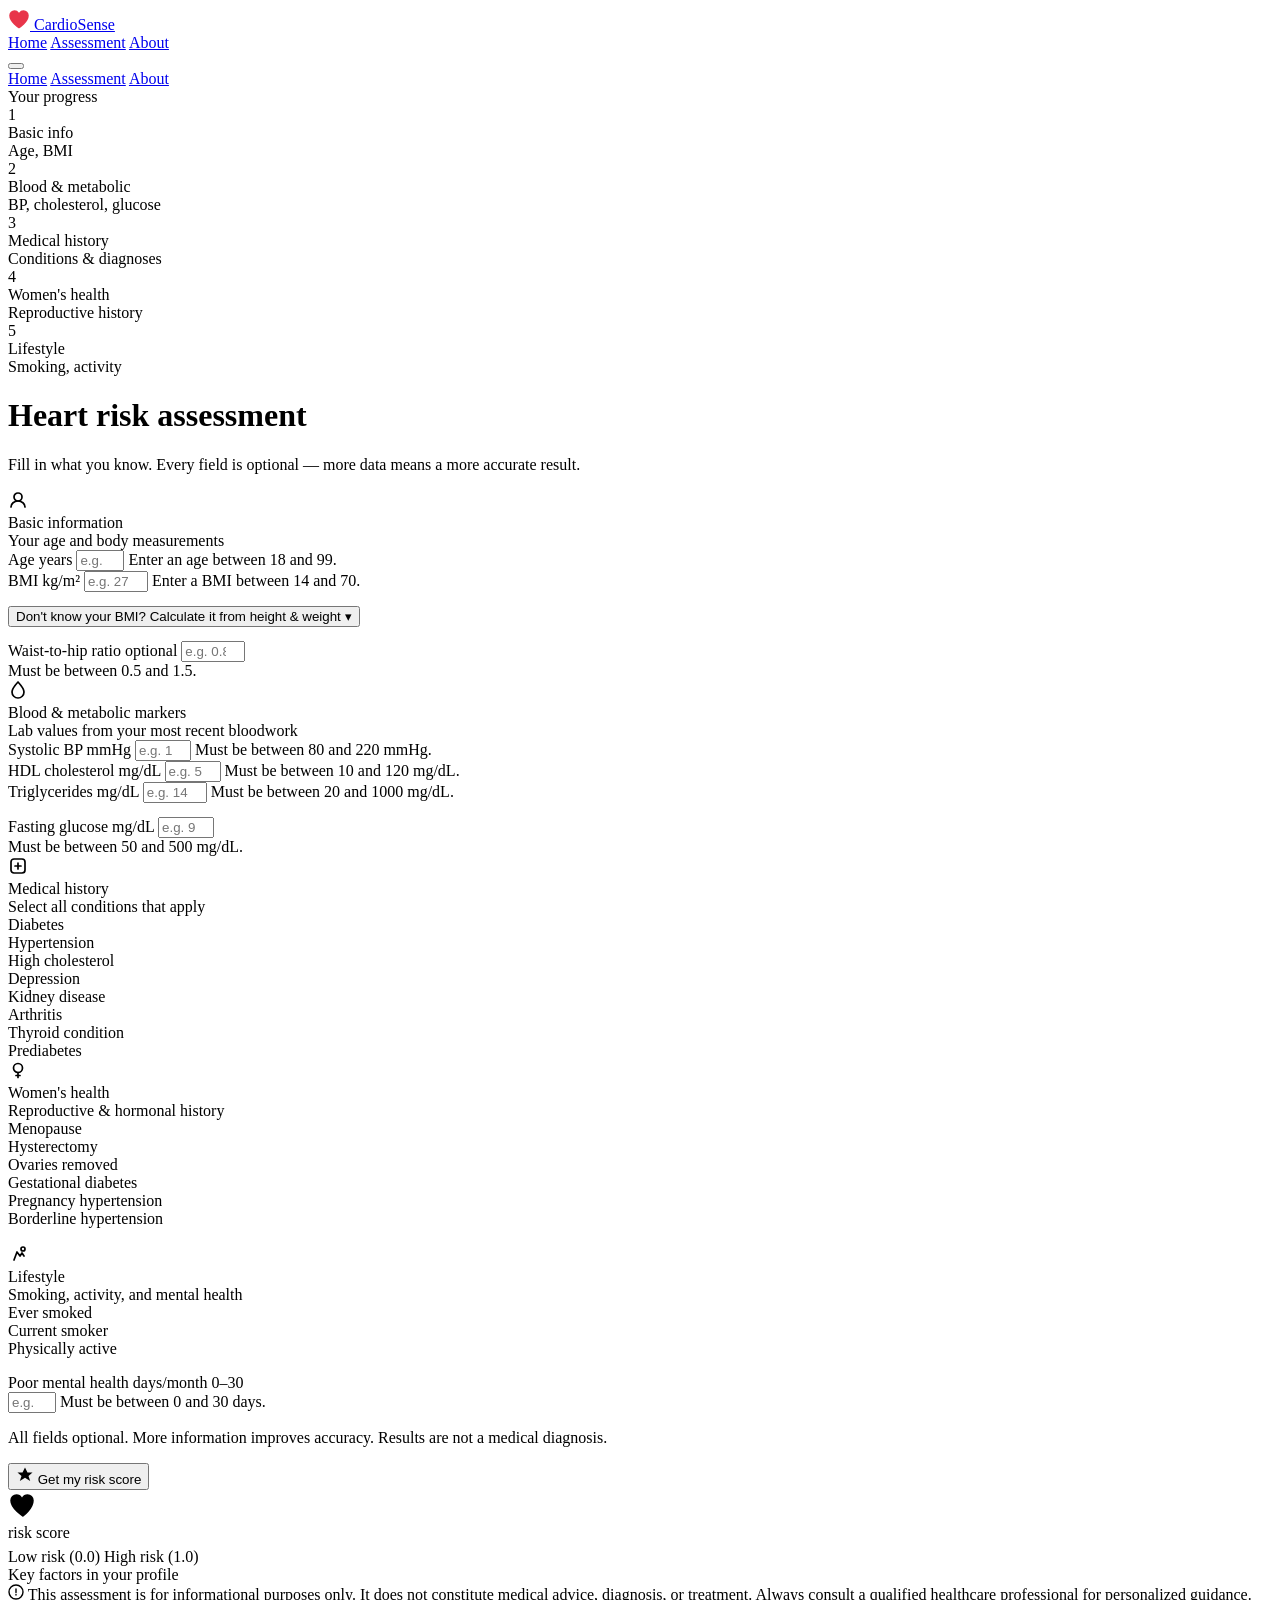
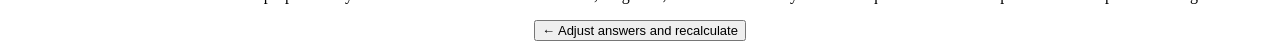
==== commit 6fe26cd7: "Update index.html" ====
--- a/index.html
+++ b/index.html
@@ -7,8 +7,8 @@
 <link rel="preconnect" href="https://fonts.googleapis.com">
 <link rel="preconnect" href="https://fonts.gstatic.com" crossorigin>
 <link href="https://fonts.googleapis.com/css2?family=DM+Serif+Display:ital@0;1&family=Inter:wght@300;400;500;600&display=swap" rel="stylesheet">
-<link rel="stylesheet" href="base.css">
-<link rel="stylesheet" href="assess.css">
+<link rel="stylesheet" href="css/base.css">
+<link rel="stylesheet" href="css/assess.css">
 </head>
 <body>
 
@@ -387,7 +387,7 @@
   </main>
 </div>
 
-<script src="js/assess.js"></script>
+<script src="assess.js"></script>
 <script>
 function toggleMobileNav() {
   document.getElementById('nav-mobile').classList.toggle('open');
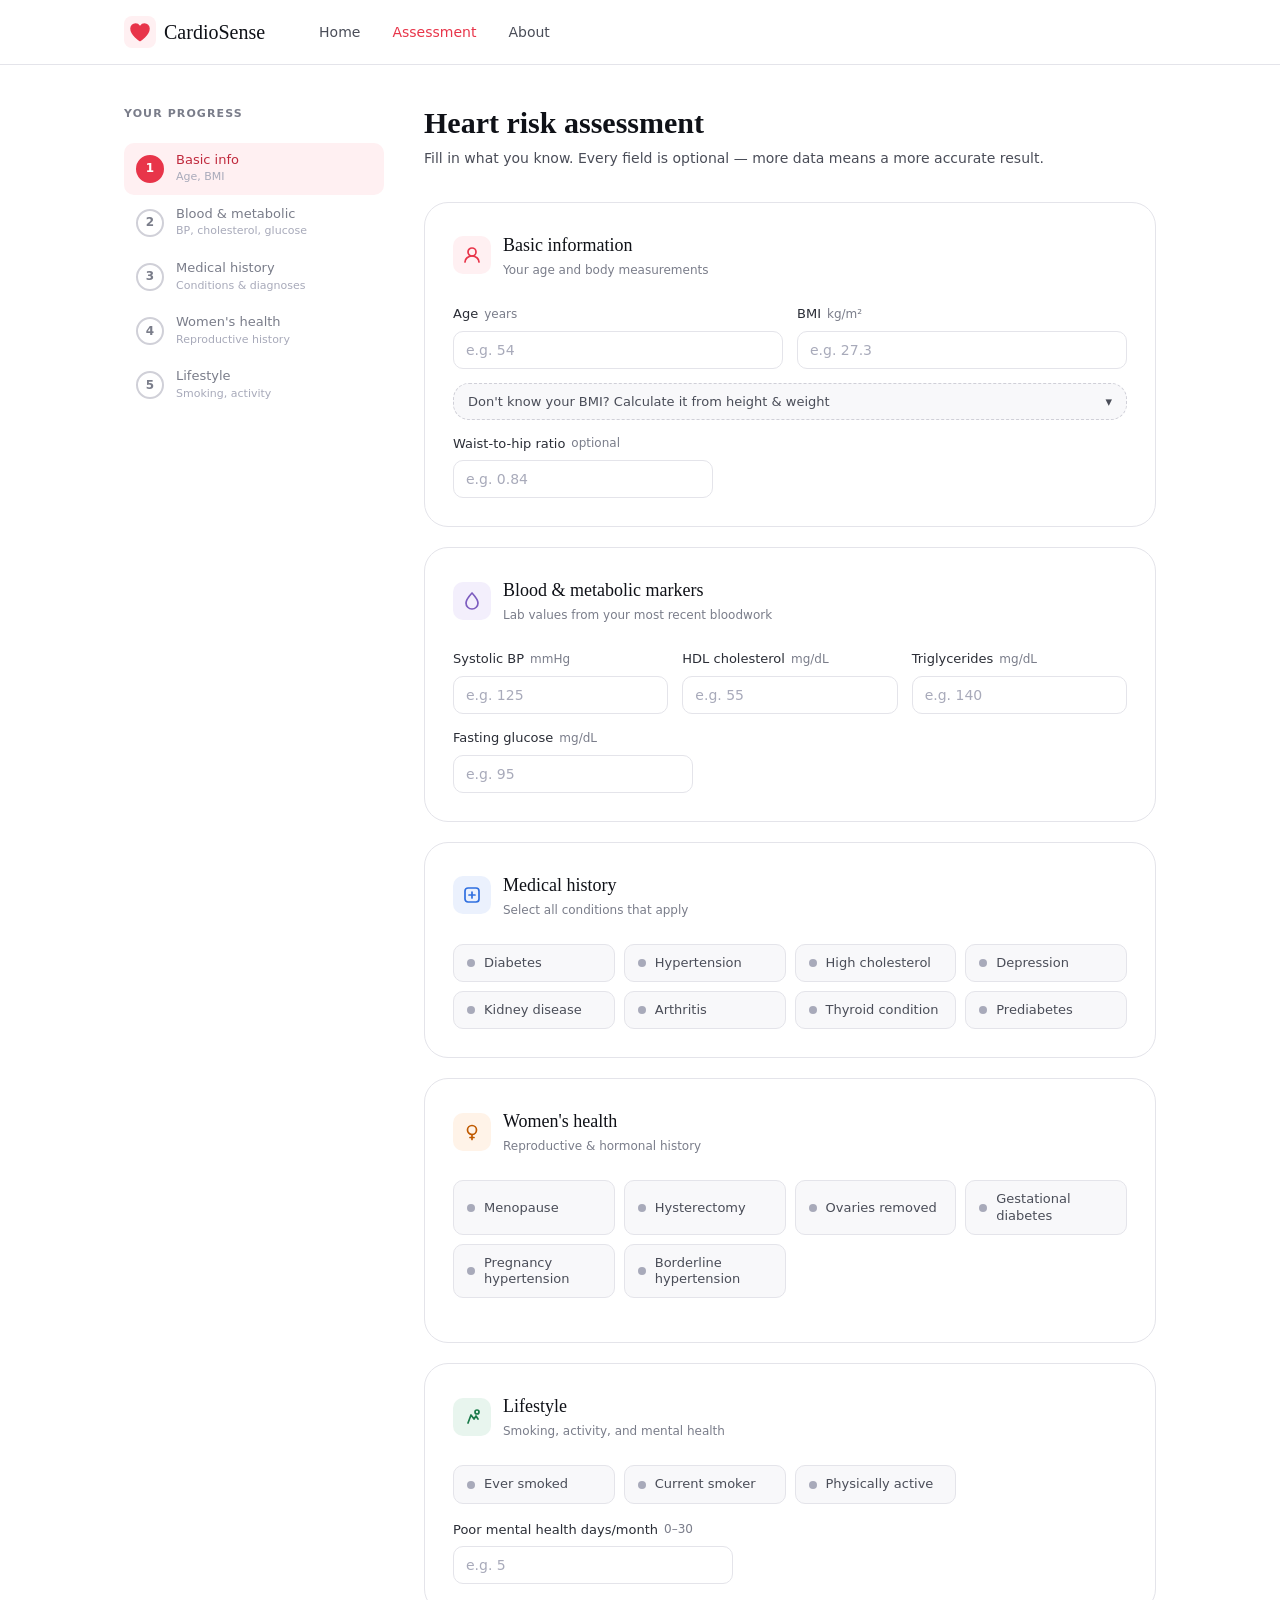
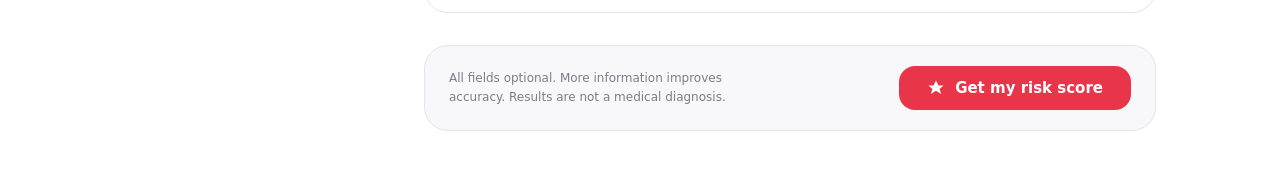
==== commit 3864c9bd: "Update index.html" ====
--- a/index.html
+++ b/index.html
@@ -7,8 +7,8 @@
 <link rel="preconnect" href="https://fonts.googleapis.com">
 <link rel="preconnect" href="https://fonts.gstatic.com" crossorigin>
 <link href="https://fonts.googleapis.com/css2?family=DM+Serif+Display:ital@0;1&family=Inter:wght@300;400;500;600&display=swap" rel="stylesheet">
-<link rel="stylesheet" href="css/base.css">
-<link rel="stylesheet" href="css/assess.css">
+<link rel="stylesheet" href="base.css">
+<link rel="stylesheet" href="assess.css">
 </head>
 <body>
 
--- a/base.css
+++ b/base.css
@@ -0,0 +1,461 @@
+/* =============================================
+   BASE.CSS — CardioSense shared styles
+   ============================================= */
+
+@import url('https://fonts.googleapis.com/css2?family=DM+Serif+Display:ital@0;1&family=Inter:wght@300;400;500;600&display=swap');
+
+/* ── Reset & Root ── */
+*, *::before, *::after { box-sizing: border-box; margin: 0; padding: 0; }
+
+:root {
+  /* Colors */
+  --red:        #E8354A;
+  --red-dark:   #C0293D;
+  --red-light:  #FFF0F2;
+  --red-mid:    #FFD6DA;
+  --purple:     #7C5CBF;
+  --purple-bg:  #F3EFFC;
+  --blue:       #2F6FE0;
+  --blue-bg:    #EBF1FD;
+
+  --ink:        #0F1117;
+  --ink-2:      #2A2D36;
+  --ink-3:      #4A4D58;
+  --ink-4:      #7A7D8A;
+  --ink-5:      #A8AABA;
+
+  --surface:    #FFFFFF;
+  --surface-1:  #F8F8FA;
+  --surface-2:  #F0F0F4;
+  --border:     #E4E4EA;
+  --border-2:   #D0D0D8;
+
+  /* Type */
+  --font-display: 'DM Serif Display', Georgia, serif;
+  --font-body:    'Inter', system-ui, sans-serif;
+
+  /* Radius */
+  --r-sm: 6px;
+  --r-md: 10px;
+  --r-lg: 16px;
+  --r-xl: 24px;
+
+  /* Shadows */
+  --shadow-sm:  0 1px 3px rgba(0,0,0,.06), 0 1px 2px rgba(0,0,0,.04);
+  --shadow-md:  0 4px 16px rgba(0,0,0,.08), 0 1px 4px rgba(0,0,0,.04);
+  --shadow-lg:  0 12px 40px rgba(0,0,0,.12), 0 4px 12px rgba(0,0,0,.06);
+
+  /* Transitions */
+  --t-fast: 120ms ease;
+  --t-base: 200ms ease;
+  --t-slow: 350ms ease;
+}
+
+html { scroll-behavior: smooth; font-size: 16px; }
+
+body {
+  font-family: var(--font-body);
+  color: var(--ink);
+  background: var(--surface);
+  line-height: 1.6;
+  -webkit-font-smoothing: antialiased;
+}
+
+/* ── Typography ── */
+h1, h2, h3, h4 {
+  font-family: var(--font-display);
+  line-height: 1.2;
+  color: var(--ink);
+}
+
+em { font-style: italic; color: var(--red); }
+
+/* ── Layout ── */
+.container {
+  max-width: 1080px;
+  margin: 0 auto;
+  padding: 0 24px;
+}
+
+/* ── Navigation ── */
+.nav {
+  position: sticky;
+  top: 0;
+  z-index: 100;
+  background: rgba(255,255,255,.92);
+  backdrop-filter: blur(12px);
+  border-bottom: 1px solid var(--border);
+}
+
+.nav-inner {
+  max-width: 1080px;
+  margin: 0 auto;
+  padding: 0 24px;
+  height: 64px;
+  display: flex;
+  align-items: center;
+  gap: 2rem;
+}
+
+.logo {
+  display: flex;
+  align-items: center;
+  gap: 8px;
+  font-family: var(--font-display);
+  font-size: 20px;
+  color: var(--ink);
+  text-decoration: none;
+  font-weight: 400;
+  flex-shrink: 0;
+}
+
+.logo-icon {
+  width: 32px;
+  height: 32px;
+  background: var(--red-light);
+  border-radius: 8px;
+  display: flex;
+  align-items: center;
+  justify-content: center;
+}
+
+.nav-links {
+  display: flex;
+  gap: .25rem;
+  margin-left: .5rem;
+  flex: 1;
+}
+
+.nav-link {
+  padding: 6px 14px;
+  font-size: 14px;
+  font-weight: 500;
+  color: var(--ink-3);
+  text-decoration: none;
+  border-radius: var(--r-sm);
+  transition: color var(--t-fast), background var(--t-fast);
+}
+
+.nav-link:hover { color: var(--ink); background: var(--surface-1); }
+.nav-link.active { color: var(--red); }
+
+.nav-cta { margin-left: auto; }
+
+.nav-mobile-toggle {
+  display: none;
+  flex-direction: column;
+  gap: 5px;
+  background: none;
+  border: none;
+  cursor: pointer;
+  padding: 6px;
+  margin-left: auto;
+}
+
+.nav-mobile-toggle span {
+  display: block;
+  width: 22px;
+  height: 2px;
+  background: var(--ink-2);
+  border-radius: 2px;
+  transition: var(--t-base);
+}
+
+.nav-mobile {
+  display: none;
+  flex-direction: column;
+  padding: 12px 24px 20px;
+  border-top: 1px solid var(--border);
+  gap: 4px;
+}
+
+.nav-mobile a {
+  padding: 10px 12px;
+  font-size: 15px;
+  color: var(--ink-2);
+  text-decoration: none;
+  border-radius: var(--r-md);
+}
+
+.nav-mobile a:hover { background: var(--surface-1); }
+.nav-mobile .btn-primary { margin-top: 8px; text-align: center; }
+.nav-mobile.open { display: flex; }
+
+/* ── Buttons ── */
+.btn-primary {
+  display: inline-flex;
+  align-items: center;
+  gap: 8px;
+  padding: 10px 20px;
+  background: var(--red);
+  color: #fff;
+  font-family: var(--font-body);
+  font-size: 14px;
+  font-weight: 600;
+  border: none;
+  border-radius: var(--r-md);
+  cursor: pointer;
+  text-decoration: none;
+  transition: background var(--t-fast), transform var(--t-fast), box-shadow var(--t-fast);
+  white-space: nowrap;
+}
+
+.btn-primary:hover {
+  background: var(--red-dark);
+  box-shadow: 0 4px 16px rgba(232,53,74,.28);
+  transform: translateY(-1px);
+}
+
+.btn-primary:active { transform: translateY(0); }
+
+.btn-primary.btn-lg { padding: 13px 28px; font-size: 15px; border-radius: var(--r-lg); }
+
+.btn-ghost {
+  display: inline-flex;
+  align-items: center;
+  gap: 8px;
+  padding: 10px 20px;
+  background: transparent;
+  color: var(--ink-2);
+  font-family: var(--font-body);
+  font-size: 14px;
+  font-weight: 500;
+  border: 1.5px solid var(--border-2);
+  border-radius: var(--r-md);
+  cursor: pointer;
+  text-decoration: none;
+  transition: border-color var(--t-fast), color var(--t-fast), background var(--t-fast);
+}
+
+.btn-ghost:hover { border-color: var(--ink-3); color: var(--ink); background: var(--surface-1); }
+.btn-ghost.btn-lg { padding: 13px 28px; font-size: 15px; border-radius: var(--r-lg); }
+
+/* ── Section labels ── */
+.section-eyebrow {
+  font-size: 11px;
+  font-weight: 600;
+  letter-spacing: .12em;
+  text-transform: uppercase;
+  color: var(--red);
+  margin-bottom: .75rem;
+}
+
+.section-title {
+  font-size: clamp(28px, 4vw, 42px);
+  margin-bottom: 1rem;
+  line-height: 1.15;
+}
+
+.section-sub {
+  font-size: 16px;
+  color: var(--ink-3);
+  line-height: 1.7;
+  max-width: 560px;
+}
+
+/* ── Footer ── */
+.footer {
+  background: var(--ink);
+  color: rgba(255,255,255,.75);
+  padding-top: 4rem;
+}
+
+.footer-inner {
+  display: grid;
+  grid-template-columns: 1fr auto;
+  gap: 4rem;
+  padding-bottom: 3rem;
+  border-bottom: 1px solid rgba(255,255,255,.1);
+}
+
+.footer-brand { max-width: 320px; }
+
+.footer-brand .logo { color: #fff; margin-bottom: 1rem; }
+.footer-brand .logo-icon { background: rgba(232,53,74,.2); }
+.footer-brand p { font-size: 14px; line-height: 1.7; color: rgba(255,255,255,.55); }
+
+.footer-links { display: flex; gap: 3rem; }
+
+.footer-col { display: flex; flex-direction: column; gap: .5rem; }
+
+.footer-col-title {
+  font-size: 12px;
+  font-weight: 600;
+  letter-spacing: .08em;
+  text-transform: uppercase;
+  color: rgba(255,255,255,.4);
+  margin-bottom: .25rem;
+}
+
+.footer-col a {
+  font-size: 14px;
+  color: rgba(255,255,255,.6);
+  text-decoration: none;
+  transition: color var(--t-fast);
+}
+
+.footer-col a:hover { color: #fff; }
+
+.footer-bottom {
+  padding: 1.25rem 0;
+}
+
+.footer-bottom p {
+  font-size: 12px;
+  color: rgba(255,255,255,.3);
+  text-align: center;
+}
+
+/* ── Form elements ── */
+.form-field {
+  display: flex;
+  flex-direction: column;
+  gap: 6px;
+}
+
+.form-label {
+  font-size: 13px;
+  font-weight: 500;
+  color: var(--ink-2);
+  display: flex;
+  align-items: center;
+  gap: 6px;
+}
+
+.form-label .unit {
+  font-weight: 400;
+  color: var(--ink-4);
+  font-size: 12px;
+}
+
+.form-input {
+  width: 100%;
+  padding: 10px 12px;
+  font-family: var(--font-body);
+  font-size: 14px;
+  color: var(--ink);
+  background: var(--surface);
+  border: 1.5px solid var(--border);
+  border-radius: var(--r-md);
+  outline: none;
+  transition: border-color var(--t-fast), box-shadow var(--t-fast);
+  appearance: none;
+}
+
+.form-input:focus {
+  border-color: var(--red);
+  box-shadow: 0 0 0 3px rgba(232,53,74,.1);
+}
+
+.form-input::placeholder { color: var(--ink-5); }
+
+/* ── Badges ── */
+.badge {
+  display: inline-flex;
+  align-items: center;
+  gap: 6px;
+  padding: 4px 10px;
+  border-radius: 100px;
+  font-size: 12px;
+  font-weight: 500;
+}
+
+.badge-red   { background: var(--red-light); color: var(--red-dark); }
+.badge-green { background: #E8F5EE; color: #1A7A4A; }
+.badge-warn  { background: #FFF8E6; color: #8A5A00; }
+
+/* ── Alert ── */
+.alert {
+  display: flex;
+  gap: 12px;
+  padding: 14px 16px;
+  border-radius: var(--r-md);
+  font-size: 14px;
+  line-height: 1.5;
+}
+
+.alert-warn { background: #FFF8E6; border: 1px solid #FFE49A; color: #7A5200; }
+.alert-info { background: var(--blue-bg); border: 1px solid #B8CFEF; color: #1A3E80; }
+.alert-danger { background: var(--red-light); border: 1px solid var(--red-mid); color: var(--red-dark); }
+.alert-success { background: #E8F5EE; border: 1px solid #A8D8BC; color: #1A5A34; }
+
+/* ── Toggle button ── */
+.toggle-btn {
+  display: flex;
+  align-items: center;
+  gap: 9px;
+  padding: 10px 13px;
+  background: var(--surface-1);
+  border: 1.5px solid var(--border);
+  border-radius: var(--r-md);
+  cursor: pointer;
+  user-select: none;
+  transition: all var(--t-fast);
+}
+
+.toggle-btn:hover { border-color: var(--border-2); background: var(--surface); }
+
+.toggle-btn.active {
+  background: var(--red-light);
+  border-color: #F5B8C0;
+}
+
+.toggle-btn .tb-dot {
+  width: 8px; height: 8px;
+  border-radius: 50%;
+  background: var(--ink-5);
+  flex-shrink: 0;
+  transition: background var(--t-fast);
+}
+
+.toggle-btn.active .tb-dot { background: var(--red); }
+
+.toggle-btn .tb-label {
+  font-size: 13px;
+  color: var(--ink-3);
+  line-height: 1.25;
+}
+
+.toggle-btn.active .tb-label { color: var(--red-dark); font-weight: 500; }
+
+/* ── Spinner ── */
+.spinner {
+  width: 18px; height: 18px;
+  border: 2.5px solid rgba(255,255,255,.35);
+  border-top-color: #fff;
+  border-radius: 50%;
+  animation: spin .7s linear infinite;
+  display: none;
+}
+
+@keyframes spin { to { transform: rotate(360deg); } }
+
+/* ── Risk bar ── */
+.risk-bar-track {
+  height: 8px;
+  background: var(--surface-2);
+  border-radius: 4px;
+  overflow: hidden;
+}
+
+.risk-bar-fill {
+  height: 100%;
+  border-radius: 4px;
+  transition: width .8s cubic-bezier(.4,0,.2,1);
+}
+
+/* ── Pulse animation (heart icon) ── */
+@keyframes pulse {
+  0%, 100% { transform: scale(1); }
+  50% { transform: scale(1.12); }
+}
+
+.pulse { animation: pulse 2s ease-in-out infinite; }
+
+/* ── Responsive ── */
+@media (max-width: 768px) {
+  .nav-links, .nav-cta { display: none; }
+  .nav-mobile-toggle { display: flex; }
+  .footer-inner { grid-template-columns: 1fr; gap: 2rem; }
+  .footer-links { gap: 2rem; }
+}
--- a/assess.css
+++ b/assess.css
@@ -0,0 +1,544 @@
+/* =============================================
+   ASSESS.CSS — Assessment page styles
+   ============================================= */
+
+.assess-layout {
+  display: grid;
+  grid-template-columns: 260px 1fr;
+  min-height: calc(100vh - 64px);
+  max-width: 1080px;
+  margin: 0 auto;
+  padding: 2.5rem 24px 4rem;
+  gap: 2.5rem;
+  align-items: start;
+}
+
+/* ── Sidebar progress ── */
+.assess-sidebar {
+  position: sticky;
+  top: 88px;
+}
+
+.sidebar-title {
+  font-size: 11px;
+  font-weight: 600;
+  letter-spacing: .1em;
+  text-transform: uppercase;
+  color: var(--ink-4);
+  margin-bottom: 1.25rem;
+}
+
+.progress-steps {
+  display: flex;
+  flex-direction: column;
+  gap: 2px;
+}
+
+.progress-step {
+  display: flex;
+  align-items: center;
+  gap: 12px;
+  padding: 9px 12px;
+  border-radius: var(--r-md);
+  cursor: pointer;
+  transition: background var(--t-fast);
+}
+
+.progress-step:hover { background: var(--surface-1); }
+.progress-step.active { background: var(--red-light); }
+
+.ps-icon {
+  width: 28px; height: 28px;
+  border-radius: 50%;
+  border: 2px solid var(--border-2);
+  display: flex; align-items: center; justify-content: center;
+  flex-shrink: 0;
+  font-size: 12px;
+  font-weight: 600;
+  color: var(--ink-4);
+  background: var(--surface);
+  transition: all var(--t-fast);
+}
+
+.progress-step.active .ps-icon {
+  border-color: var(--red);
+  background: var(--red);
+  color: #fff;
+}
+
+.progress-step.done .ps-icon {
+  border-color: #1A7A4A;
+  background: #1A7A4A;
+  color: #fff;
+}
+
+.ps-label {
+  font-size: 13px;
+  font-weight: 500;
+  color: var(--ink-4);
+  line-height: 1.2;
+}
+
+.ps-sub {
+  font-size: 11px;
+  color: var(--ink-5);
+  margin-top: 1px;
+}
+
+.progress-step.active .ps-label { color: var(--red-dark); }
+.progress-step.done .ps-label { color: #1A7A4A; }
+
+.sidebar-api {
+  margin-top: 2rem;
+  padding: 14px;
+  background: var(--surface-1);
+  border: 1px solid var(--border);
+  border-radius: var(--r-lg);
+}
+
+.sidebar-api-label {
+  font-size: 11px;
+  font-weight: 600;
+  text-transform: uppercase;
+  letter-spacing: .08em;
+  color: var(--ink-4);
+  margin-bottom: 8px;
+}
+
+.sidebar-api input {
+  width: 100%;
+  padding: 7px 10px;
+  font-size: 12px;
+  font-family: monospace;
+  border: 1.5px solid var(--border);
+  border-radius: var(--r-sm);
+  color: var(--ink-2);
+  background: var(--surface);
+  outline: none;
+}
+
+.sidebar-api input:focus { border-color: var(--red); }
+.sidebar-api-note { font-size: 11px; color: var(--ink-5); margin-top: 6px; line-height: 1.5; }
+
+/* ── Main form area ── */
+.assess-main { min-width: 0; }
+
+.assess-header { margin-bottom: 2rem; }
+.assess-header h1 { font-size: 30px; margin-bottom: .4rem; }
+.assess-header p  { font-size: 14px; color: var(--ink-3); }
+
+/* ── Form sections ── */
+.form-section {
+  background: var(--surface);
+  border: 1px solid var(--border);
+  border-radius: var(--r-xl);
+  padding: 1.75rem;
+  margin-bottom: 1.25rem;
+  transition: box-shadow var(--t-base);
+}
+
+.form-section:focus-within { box-shadow: var(--shadow-sm); }
+
+.form-section-header {
+  display: flex;
+  align-items: center;
+  gap: 12px;
+  margin-bottom: 1.5rem;
+}
+
+.form-section-icon {
+  width: 38px; height: 38px;
+  border-radius: var(--r-md);
+  display: flex; align-items: center; justify-content: center;
+  flex-shrink: 0;
+}
+
+.icon-red    { background: var(--red-light); color: var(--red); }
+.icon-purple { background: var(--purple-bg); color: var(--purple); }
+.icon-blue   { background: var(--blue-bg); color: var(--blue); }
+.icon-green  { background: #E8F5EE; color: #1A7A4A; }
+.icon-orange { background: #FFF3E8; color: #C05A00; }
+
+.form-section-title {
+  font-family: var(--font-display);
+  font-size: 18px;
+  margin-bottom: 1px;
+}
+
+.form-section-sub {
+  font-size: 12px;
+  color: var(--ink-4);
+}
+
+.grid-2 { display: grid; grid-template-columns: 1fr 1fr; gap: 14px; }
+.grid-3 { display: grid; grid-template-columns: repeat(3, 1fr); gap: 14px; }
+
+.toggle-grid {
+  display: grid;
+  grid-template-columns: repeat(auto-fill, minmax(155px, 1fr));
+  gap: 9px;
+}
+
+/* ── Form actions ── */
+.form-actions {
+  display: flex;
+  align-items: center;
+  justify-content: space-between;
+  margin-top: 2rem;
+  padding: 1.25rem 1.5rem;
+  background: var(--surface-1);
+  border: 1px solid var(--border);
+  border-radius: var(--r-xl);
+}
+
+.form-actions-note {
+  font-size: 12px;
+  color: var(--ink-4);
+  max-width: 300px;
+}
+
+.submit-btn {
+  display: flex;
+  align-items: center;
+  gap: 10px;
+  padding: 13px 28px;
+  background: var(--red);
+  color: #fff;
+  font-family: var(--font-body);
+  font-size: 15px;
+  font-weight: 600;
+  border: none;
+  border-radius: var(--r-lg);
+  cursor: pointer;
+  transition: all var(--t-fast);
+  white-space: nowrap;
+}
+
+.submit-btn:hover {
+  background: var(--red-dark);
+  box-shadow: 0 4px 20px rgba(232,53,74,.3);
+  transform: translateY(-1px);
+}
+
+.submit-btn:disabled { opacity: .6; cursor: not-allowed; transform: none; }
+
+/* ── Result panel ── */
+.result-panel {
+  display: none;
+  margin-top: 2rem;
+}
+
+.result-panel.show { display: block; }
+
+.result-card {
+  border-radius: var(--r-xl);
+  overflow: hidden;
+  border: 1px solid var(--border);
+  box-shadow: var(--shadow-lg);
+}
+
+.result-card-header {
+  padding: 2rem;
+  display: flex;
+  align-items: center;
+  gap: 1.5rem;
+}
+
+.result-card-header.high {
+  background: linear-gradient(135deg, #FFF0F2 0%, #FFE0E4 100%);
+  border-bottom: 1px solid var(--red-mid);
+}
+
+.result-card-header.low {
+  background: linear-gradient(135deg, #E8F5EE 0%, #D0EDD9 100%);
+  border-bottom: 1px solid #A8D8BC;
+}
+
+.result-card-header.error {
+  background: linear-gradient(135deg, #FFF8E6 0%, #FFEFC2 100%);
+  border-bottom: 1px solid #FFE49A;
+}
+
+.result-icon-wrap {
+  width: 64px; height: 64px;
+  border-radius: 50%;
+  display: flex; align-items: center; justify-content: center;
+  flex-shrink: 0;
+}
+
+.result-icon-wrap.high { background: var(--red); }
+.result-icon-wrap.low  { background: #1A7A4A; }
+.result-icon-wrap.error { background: #B57A00; }
+
+.result-icon-wrap svg { color: #fff; }
+
+.result-verdict { flex: 1; }
+
+.result-verdict-title {
+  font-size: 26px;
+  font-family: var(--font-display);
+  margin-bottom: .25rem;
+}
+
+.result-verdict-title.high { color: var(--red-dark); }
+.result-verdict-title.low  { color: #145A37; }
+.result-verdict-title.error { color: #7A5200; }
+
+.result-verdict-sub { font-size: 14px; color: var(--ink-3); }
+
+.result-score-badge {
+  display: flex;
+  flex-direction: column;
+  align-items: flex-end;
+}
+
+.result-score-num {
+  font-family: var(--font-display);
+  font-size: 40px;
+  line-height: 1;
+  color: var(--ink);
+}
+
+.result-score-label { font-size: 12px; color: var(--ink-4); margin-top: 2px; }
+
+.result-card-body { background: var(--surface); padding: 2rem; }
+
+.result-bar-section { margin-bottom: 2rem; }
+.result-bar-labels {
+  display: flex;
+  justify-content: space-between;
+  font-size: 12px;
+  color: var(--ink-4);
+  margin-bottom: 8px;
+}
+
+.risk-bar-track {
+  position: relative;
+  width: 100%;
+  height: 10px;
+  border-radius: 100px;
+  background: var(--surface-2);
+  overflow: hidden;
+}
+
+.risk-bar-fill {
+  height: 100%;
+  border-radius: 100px;
+  background: var(--ink-4);
+  transition: width .5s ease;
+}
+
+.risk-bar-fill.high { background: linear-gradient(90deg, #F5A0A8, var(--red)); }
+.risk-bar-fill.low  { background: linear-gradient(90deg, #70CC98, #1A7A4A); }
+
+.result-threshold-line {
+  position: relative;
+  margin-top: 8px;
+}
+
+.result-threshold-line::before {
+  content: '';
+  position: absolute;
+  /* left is now controlled dynamically via JS */
+  top: -16px;
+  width: 1.5px;
+  height: 24px;
+  background: var(--ink-4);
+  opacity: .4;
+}
+
+.result-threshold-line::after {
+  content: attr(data-label); /* Pulls text dynamically from HTML data attribute */
+  position: absolute;
+  /* left is now controlled dynamically via JS */
+  top: 0;
+  font-size: 10px;
+  color: var(--ink-4);
+  white-space: nowrap;
+}
+
+.result-factors-title {
+  font-family: var(--font-display);
+  font-size: 18px;
+  margin-bottom: 1rem;
+}
+
+.result-factors-grid {
+  display: grid;
+  grid-template-columns: 1fr 1fr;
+  gap: 8px;
+}
+
+.factor-chip {
+  display: flex;
+  align-items: center;
+  gap: 9px;
+  padding: 9px 12px;
+  border-radius: var(--r-md);
+  font-size: 13px;
+}
+
+.factor-chip.risk {
+  background: var(--red-light);
+  border: 1px solid var(--red-mid);
+  color: var(--red-dark);
+}
+
+.factor-chip.ok {
+  background: #E8F5EE;
+  border: 1px solid #A8D8BC;
+  color: #145A37;
+}
+
+.factor-chip svg { flex-shrink: 0; }
+
+.result-next-steps {
+  margin-top: 1.75rem;
+  padding: 1.25rem;
+  background: var(--surface-1);
+  border: 1px solid var(--border);
+  border-radius: var(--r-lg);
+}
+
+.result-next-steps h4 {
+  font-family: var(--font-display);
+  font-size: 16px;
+  margin-bottom: .75rem;
+}
+
+.next-step-item {
+  display: flex;
+  align-items: flex-start;
+  gap: 10px;
+  padding: 6px 0;
+  font-size: 13px;
+  color: var(--ink-2);
+}
+
+.next-step-item::before {
+  content: '→';
+  color: var(--red);
+  font-weight: 600;
+  flex-shrink: 0;
+}
+
+.result-disclaimer {
+  margin-top: 1.25rem;
+  display: flex;
+  gap: 10px;
+  padding: 12px 14px;
+  background: #FFF8E6;
+  border: 1px solid #FFE49A;
+  border-radius: var(--r-md);
+  font-size: 12px;
+  color: #7A5200;
+  line-height: 1.6;
+}
+
+.result-disclaimer svg { flex-shrink: 0; margin-top: 1px; }
+
+/* ── Source tag ── */
+.source-tag {
+  display: inline-flex;
+  align-items: center;
+  gap: 5px;
+  font-size: 11px;
+  padding: 3px 9px;
+  border-radius: 100px;
+  font-weight: 500;
+}
+
+.source-tag.api-source { background: var(--blue-bg); color: var(--blue); }
+.source-tag.local-source { background: var(--surface-2); color: var(--ink-3); }
+
+/* ── Error state ── */
+.field-error {
+  font-size: 12px;
+  color: var(--red);
+  display: none;
+  margin-top: 4px;
+}
+
+.field-error.show { display: block; }
+
+.form-input.has-error { border-color: var(--red); box-shadow: 0 0 0 3px var(--red-light); }
+
+/* ── BMI calculator widget ── */
+.bmi-calc {
+  margin-top: 10px;
+  border: 1px dashed var(--border-2);
+  border-radius: var(--r-lg);
+  background: var(--surface-1);
+}
+
+.bmi-calc-toggle {
+  width: 100%;
+  display: flex;
+  align-items: center;
+  justify-content: space-between;
+  gap: 8px;
+  padding: 10px 14px;
+  background: none;
+  border: none;
+  font-family: var(--font-body);
+  font-size: 13px;
+  color: var(--ink-3);
+  cursor: pointer;
+  text-align: left;
+}
+
+.bmi-calc-toggle:hover { color: var(--ink-2); }
+
+.bmi-calc-body {
+  padding: 0 14px 14px;
+}
+
+.bmi-unit-switch {
+  display: flex;
+  gap: 6px;
+  margin-bottom: 12px;
+}
+
+.bmi-unit-btn {
+  padding: 6px 12px;
+  font-size: 12px;
+  font-weight: 500;
+  border: 1.5px solid var(--border);
+  border-radius: var(--r-sm);
+  background: var(--surface);
+  color: var(--ink-3);
+  cursor: pointer;
+  transition: all var(--t-fast);
+}
+
+.bmi-unit-btn.active {
+  border-color: var(--red);
+  background: var(--red-light);
+  color: var(--red-dark);
+}
+
+.bmi-calc-result {
+  margin-top: 10px;
+  padding: 10px 12px;
+  border-radius: var(--r-md);
+  background: var(--surface);
+  border: 1px solid var(--border);
+  font-size: 13px;
+  color: var(--ink-3);
+}
+
+.bmi-calc-result.ready { color: var(--ink-2); font-weight: 500; }
+
+/* ── Responsive ── */
+@media (max-width: 900px) {
+  .assess-layout { grid-template-columns: 1fr; }
+  .assess-sidebar { display: none; }
+}
+
+@media (max-width: 600px) {
+  .grid-2, .grid-3 { grid-template-columns: 1fr 1fr; }
+  .result-card-header { flex-direction: column; align-items: flex-start; }
+  .result-score-badge { align-items: flex-start; }
+  .result-factors-grid { grid-template-columns: 1fr; }
+  .form-actions { flex-direction: column; gap: 1rem; align-items: stretch; }
+}
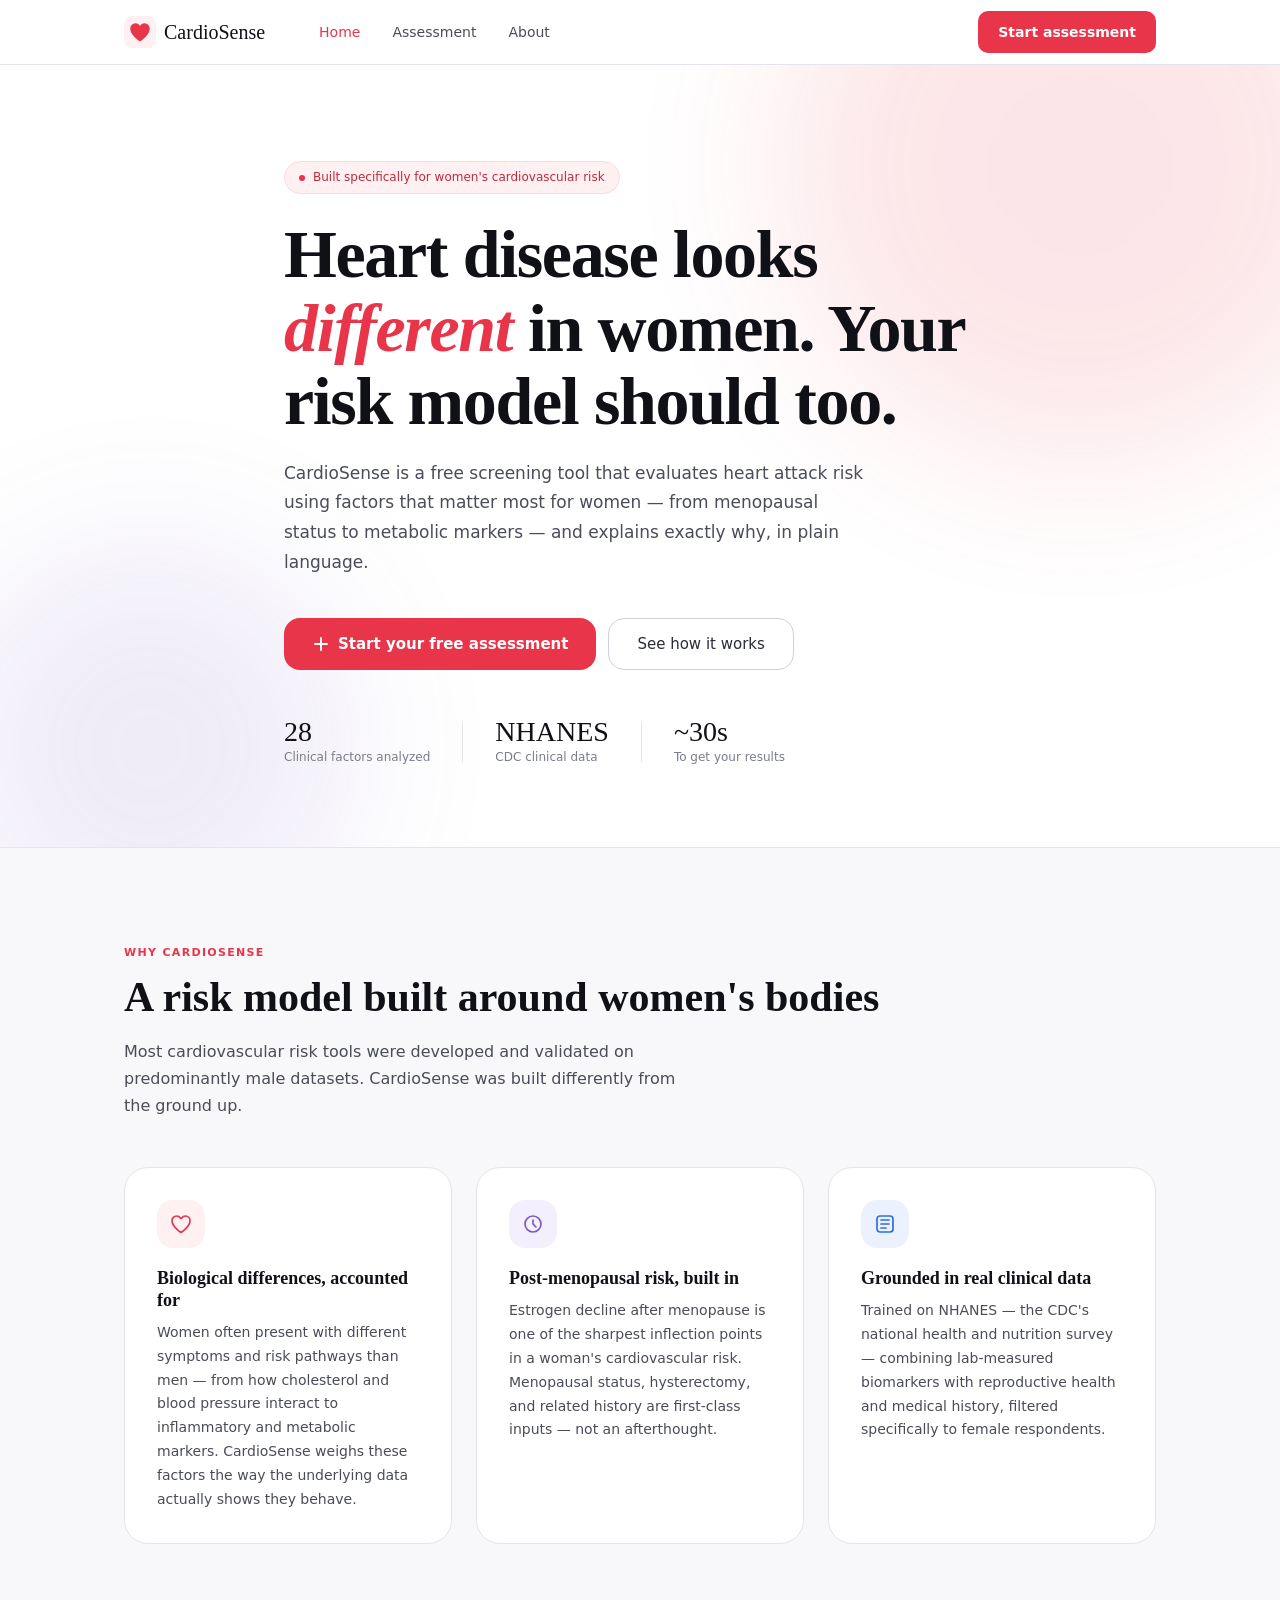
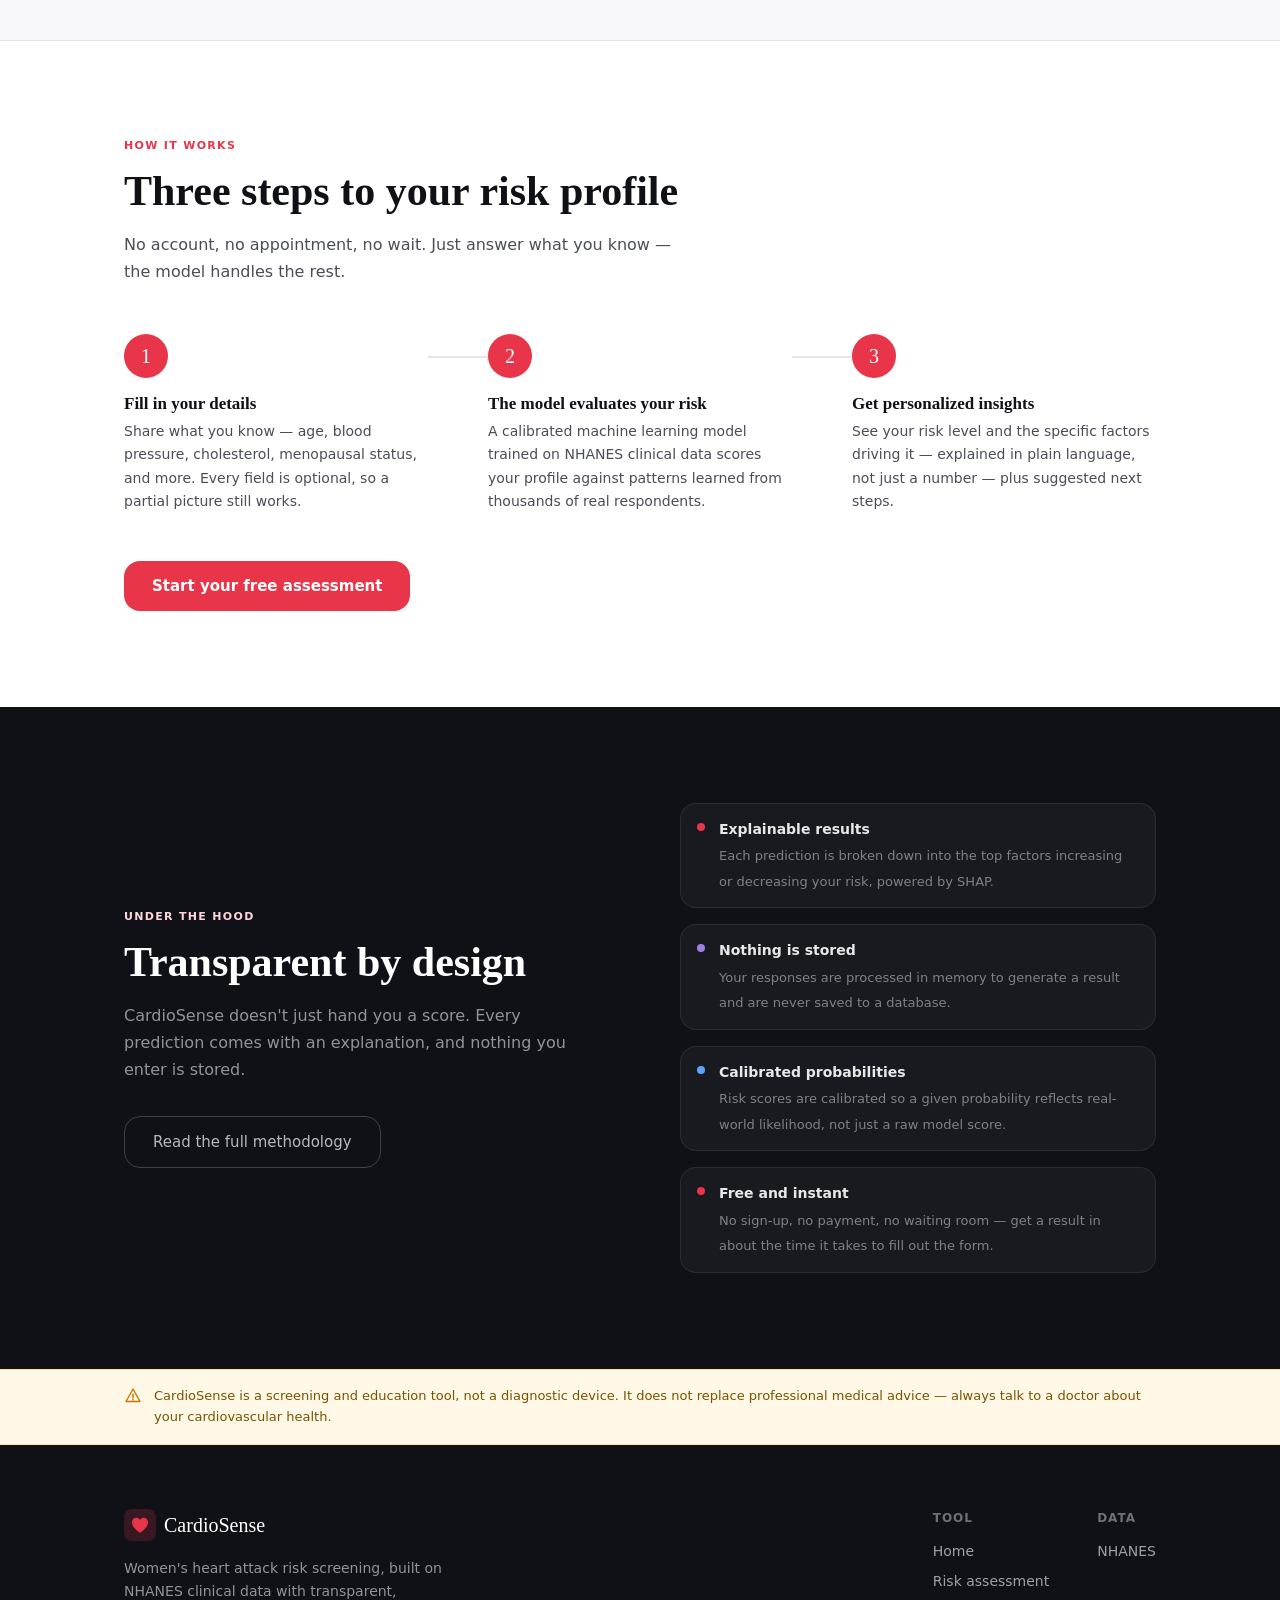
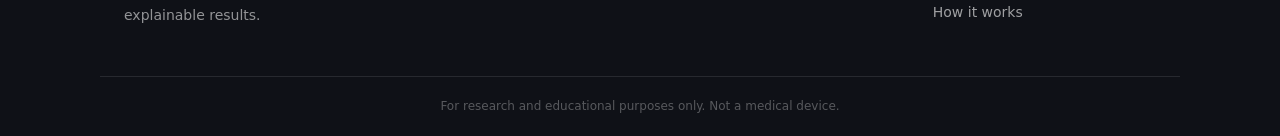
==== commit 1833dcfa: "Rename home.html to index.html" ====
--- a/index.html
+++ b/index.html
@@ -3,16 +3,16 @@
 <head>
 <meta charset="UTF-8">
 <meta name="viewport" content="width=device-width, initial-scale=1.0">
-<title>Risk Assessment — CardioSense</title>
+<title>CardioSense — Women's Heart Attack Risk Assessment</title>
+<meta name="description" content="A women-specific heart attack risk screening tool built on NHANES clinical data, with transparent, explainable results.">
 <link rel="preconnect" href="https://fonts.googleapis.com">
 <link rel="preconnect" href="https://fonts.gstatic.com" crossorigin>
 <link href="https://fonts.googleapis.com/css2?family=DM+Serif+Display:ital@0;1&family=Inter:wght@300;400;500;600&display=swap" rel="stylesheet">
 <link rel="stylesheet" href="base.css">
-<link rel="stylesheet" href="assess.css">
+<link rel="stylesheet" href="home.css">
 </head>
 <body>
 
-<!-- NAV -->
 <nav class="nav">
   <div class="nav-inner">
     <a href="index.html" class="logo">
@@ -22,376 +22,215 @@
       CardioSense
     </a>
     <div class="nav-links">
-      <a href="index.html" class="nav-link">Home</a>
-      <a href="index.html" class="nav-link active">Assessment</a>
+      <a href="index.html" class="nav-link active">Home</a>
+      <a href="assess.html" class="nav-link">Assessment</a>
       <a href="about.html" class="nav-link">About</a>
     </div>
+    <a href="assess.html" class="btn-primary nav-cta">Start assessment</a>
     <button class="nav-mobile-toggle" onclick="toggleMobileNav()" aria-label="Menu">
       <span></span><span></span><span></span>
     </button>
   </div>
   <div class="nav-mobile" id="nav-mobile">
     <a href="index.html">Home</a>
-    <a href="index.html">Assessment</a>
+    <a href="assess.html">Assessment</a>
     <a href="about.html">About</a>
+    <a href="assess.html" class="btn-primary">Start assessment</a>
   </div>
 </nav>
 
-<div class="assess-layout">
-
-  <!-- SIDEBAR -->
-  <aside class="assess-sidebar">
-    <div class="sidebar-title">Your progress</div>
-    <div class="progress-steps" id="progress-steps">
-      <div class="progress-step active" data-section="basic" onclick="scrollToSection('basic')">
-        <div class="ps-icon">1</div>
-        <div>
-          <div class="ps-label">Basic info</div>
-          <div class="ps-sub">Age, BMI</div>
-        </div>
-      </div>
-      <div class="progress-step" data-section="blood" onclick="scrollToSection('blood')">
-        <div class="ps-icon">2</div>
-        <div>
-          <div class="ps-label">Blood & metabolic</div>
-          <div class="ps-sub">BP, cholesterol, glucose</div>
-        </div>
-      </div>
-      <div class="progress-step" data-section="medical" onclick="scrollToSection('medical')">
-        <div class="ps-icon">3</div>
-        <div>
-          <div class="ps-label">Medical history</div>
-          <div class="ps-sub">Conditions & diagnoses</div>
-        </div>
-      </div>
-      <div class="progress-step" data-section="womens" onclick="scrollToSection('womens')">
-        <div class="ps-icon">4</div>
-        <div>
-          <div class="ps-label">Women's health</div>
-          <div class="ps-sub">Reproductive history</div>
-        </div>
-      </div>
-      <div class="progress-step" data-section="lifestyle" onclick="scrollToSection('lifestyle')">
-        <div class="ps-icon">5</div>
-        <div>
-          <div class="ps-label">Lifestyle</div>
-          <div class="ps-sub">Smoking, activity</div>
-        </div>
-      </div>
-    </div>
-
-    <!-- API config (Live Render Backend URL) -->
-    <input type="text" id="api-url" value="https://heart-attack-risk-women.onrender.com" style="display:none">
-  </aside>
-
-  <!-- MAIN -->
-  <main class="assess-main">
-    <div class="assess-header">
-      <h1>Heart risk assessment</h1>
-      <p>Fill in what you know. Every field is optional — more data means a more accurate result.</p>
-    </div>
-
-    <!-- SECTION 1: Basic -->
-    <div class="form-section" id="section-basic">
-      <div class="form-section-header">
-        <div class="form-section-icon icon-red">
-          <svg width="20" height="20" viewBox="0 0 20 20" fill="none"><circle cx="10" cy="7" r="4" stroke="currentColor" stroke-width="1.7"/><path d="M3 17c0-3.314 3.134-6 7-6s7 2.686 7 6" stroke="currentColor" stroke-width="1.7" stroke-linecap="round"/></svg>
-        </div>
-        <div>
-          <div class="form-section-title">Basic information</div>
-          <div class="form-section-sub">Your age and body measurements</div>
-        </div>
-      </div>
-      <div class="grid-2" style="margin-bottom:14px">
-        <div class="form-field">
-          <label class="form-label" for="age">Age <span class="unit">years</span></label>
-          <input class="form-input" type="number" id="age" min="18" max="99" placeholder="e.g. 54">
-          <span class="field-error" id="err-age">Enter an age between 18 and 99.</span>
-        </div>
-        <div class="form-field">
-          <label class="form-label" for="bmi">BMI <span class="unit">kg/m²</span></label>
-          <input class="form-input" type="number" id="bmi" min="14" max="70" step="0.1" placeholder="e.g. 27.3">
-          <span class="field-error" id="err-bmi">Enter a BMI between 14 and 70.</span>
-        </div>
-      </div>
-
-      <!-- BMI calculator helper -->
-      <div class="bmi-calc" id="bmi-calc">
-        <button type="button" class="bmi-calc-toggle" id="bmi-calc-toggle" onclick="toggleBmiCalc()">
-          Don't know your BMI? Calculate it from height &amp; weight
-          <span id="bmi-calc-caret">▾</span>
-        </button>
-        <div class="bmi-calc-body" id="bmi-calc-body" style="display:none">
-          <div class="bmi-unit-switch">
-            <button type="button" class="bmi-unit-btn active" id="unit-metric" onclick="setBmiUnits('metric')">Metric (cm / kg)</button>
-            <button type="button" class="bmi-unit-btn" id="unit-imperial" onclick="setBmiUnits('imperial')">Imperial (ft-in / lb)</button>
-          </div>
-
-          <!-- Metric inputs -->
-          <div class="grid-2" id="bmi-metric-fields">
-            <div class="form-field">
-              <label class="form-label" for="height_cm">Height <span class="unit">cm</span></label>
-              <input class="form-input" type="number" id="height_cm" min="120" max="220" step="0.1" placeholder="e.g. 165" oninput="calcBmi()">
-            </div>
-            <div class="form-field">
-              <label class="form-label" for="weight_kg">Weight <span class="unit">kg</span></label>
-              <input class="form-input" type="number" id="weight_kg" min="30" max="250" step="0.1" placeholder="e.g. 68" oninput="calcBmi()">
-            </div>
-          </div>
-
-          <!-- Imperial inputs -->
-          <div class="grid-3" id="bmi-imperial-fields" style="display:none">
-            <div class="form-field">
-              <label class="form-label" for="height_ft">Height <span class="unit">ft</span></label>
-              <input class="form-input" type="number" id="height_ft" min="3" max="7" step="1" placeholder="e.g. 5" oninput="calcBmi()">
-            </div>
-            <div class="form-field">
-              <label class="form-label" for="height_in">&nbsp;<span class="unit">in</span></label>
-              <input class="form-input" type="number" id="height_in" min="0" max="11" step="1" placeholder="e.g. 5" oninput="calcBmi()">
-            </div>
-            <div class="form-field">
-              <label class="form-label" for="weight_lb">Weight <span class="unit">lb</span></label>
-              <input class="form-input" type="number" id="weight_lb" min="66" max="550" step="1" placeholder="e.g. 150" oninput="calcBmi()">
-            </div>
-          </div>
-
-          <div class="bmi-calc-result" id="bmi-calc-result">Enter height and weight to calculate BMI.</div>
-        </div>
-      </div>
-
-      <div class="form-field" style="max-width:260px;margin-top:14px">
-        <label class="form-label" for="waist_hip">Waist-to-hip ratio <span class="unit">optional</span></label>
-        <input class="form-input" type="number" id="waist_hip" min="0.5" max="1.5" step="0.01" placeholder="e.g. 0.84">
-        <span class="field-error" id="err-waist_hip">Must be between 0.5 and 1.5.</span>
-      </div>
-    </div>
-
-    <!-- SECTION 2: Blood -->
-    <div class="form-section" id="section-blood">
-      <div class="form-section-header">
-        <div class="form-section-icon icon-purple">
-          <svg width="20" height="20" viewBox="0 0 20 20" fill="none"><path d="M10 2C10 2 4 8.5 4 12a6 6 0 0012 0C16 8.5 10 2 10 2Z" stroke="currentColor" stroke-width="1.7" stroke-linejoin="round"/></svg>
-        </div>
-        <div>
-          <div class="form-section-title">Blood & metabolic markers</div>
-          <div class="form-section-sub">Lab values from your most recent bloodwork</div>
-        </div>
-      </div>
-      <div class="grid-3" style="margin-bottom:14px">
-        <div class="form-field">
-          <label class="form-label" for="systolic">Systolic BP <span class="unit">mmHg</span></label>
-          <input class="form-input" type="number" id="systolic" min="80" max="220" placeholder="e.g. 125">
-          <span class="field-error" id="err-systolic">Must be between 80 and 220 mmHg.</span>
-        </div>
-        <div class="form-field">
-          <label class="form-label" for="hdl">HDL cholesterol <span class="unit">mg/dL</span></label>
-          <input class="form-input" type="number" id="hdl" min="10" max="120" placeholder="e.g. 55">
-          <span class="field-error" id="err-hdl">Must be between 10 and 120 mg/dL.</span>
-        </div>
-        <div class="form-field">
-          <label class="form-label" for="triglycerides">Triglycerides <span class="unit">mg/dL</span></label>
-          <input class="form-input" type="number" id="triglycerides" min="20" max="1000" placeholder="e.g. 140">
-          <span class="field-error" id="err-triglycerides">Must be between 20 and 1000 mg/dL.</span>
-        </div>
-      </div>
-      <div class="form-field" style="max-width:240px">
-        <label class="form-label" for="fasting_glucose">Fasting glucose <span class="unit">mg/dL</span></label>
-        <input class="form-input" type="number" id="fasting_glucose" min="50" max="500" placeholder="e.g. 95">
-        <span class="field-error" id="err-fasting_glucose">Must be between 50 and 500 mg/dL.</span>
-      </div>
-    </div>
-
-    <!-- SECTION 3: Medical -->
-    <div class="form-section" id="section-medical">
-      <div class="form-section-header">
-        <div class="form-section-icon icon-blue">
-          <svg width="20" height="20" viewBox="0 0 20 20" fill="none"><rect x="3" y="3" width="14" height="14" rx="3" stroke="currentColor" stroke-width="1.7"/><path d="M10 7v6M7 10h6" stroke="currentColor" stroke-width="1.7" stroke-linecap="round"/></svg>
-        </div>
-        <div>
-          <div class="form-section-title">Medical history</div>
-          <div class="form-section-sub">Select all conditions that apply</div>
-        </div>
-      </div>
-      <div class="toggle-grid">
-        <div class="toggle-btn" data-key="diabetes" onclick="toggleBtn(this)">
-          <div class="tb-dot"></div>
-          <span class="tb-label">Diabetes</span>
-        </div>
-        <div class="toggle-btn" data-key="hypertension" onclick="toggleBtn(this)">
-          <div class="tb-dot"></div>
-          <span class="tb-label">Hypertension</span>
-        </div>
-        <div class="toggle-btn" data-key="high_cholesterol" onclick="toggleBtn(this)">
-          <div class="tb-dot"></div>
-          <span class="tb-label">High cholesterol</span>
-        </div>
-        <div class="toggle-btn" data-key="depression" onclick="toggleBtn(this)">
-          <div class="tb-dot"></div>
-          <span class="tb-label">Depression</span>
-        </div>
-        <div class="toggle-btn" data-key="kidney_disease" onclick="toggleBtn(this)">
-          <div class="tb-dot"></div>
-          <span class="tb-label">Kidney disease</span>
-        </div>
-        <div class="toggle-btn" data-key="arthritis" onclick="toggleBtn(this)">
-          <div class="tb-dot"></div>
-          <span class="tb-label">Arthritis</span>
-        </div>
-        <div class="toggle-btn" data-key="thyroid_problem" onclick="toggleBtn(this)">
-          <div class="tb-dot"></div>
-          <span class="tb-label">Thyroid condition</span>
-        </div>
-        <div class="toggle-btn" data-key="prediabetes" onclick="toggleBtn(this)">
-          <div class="tb-dot"></div>
-          <span class="tb-label">Prediabetes</span>
-        </div>
-      </div>
-    </div>
-
-    <!-- SECTION 4: Women's health -->
-    <div class="form-section" id="section-womens">
-      <div class="form-section-header">
-        <div class="form-section-icon icon-orange">
-          <svg width="20" height="20" viewBox="0 0 20 20" fill="none"><circle cx="10" cy="8" r="4.5" stroke="currentColor" stroke-width="1.7"/><path d="M10 12.5v5M8 15.5h4" stroke="currentColor" stroke-width="1.7" stroke-linecap="round"/></svg>
-        </div>
-        <div>
-          <div class="form-section-title">Women's health</div>
-          <div class="form-section-sub">Reproductive & hormonal history</div>
-        </div>
-      </div>
-      <div class="toggle-grid" style="margin-bottom:16px">
-        <div class="toggle-btn" data-key="menopause" onclick="toggleBtn(this)">
-          <div class="tb-dot"></div>
-          <span class="tb-label">Menopause</span>
-        </div>
-        <div class="toggle-btn" data-key="hysterectomy" onclick="toggleBtn(this)">
-          <div class="tb-dot"></div>
-          <span class="tb-label">Hysterectomy</span>
-        </div>
-        <div class="toggle-btn" data-key="ovaries_removed" onclick="toggleBtn(this)">
-          <div class="tb-dot"></div>
-          <span class="tb-label">Ovaries removed</span>
-        </div>
-        <div class="toggle-btn" data-key="gestational_diabetes_proxy" onclick="toggleBtn(this)">
-          <div class="tb-dot"></div>
-          <span class="tb-label">Gestational diabetes</span>
-        </div>
-        <div class="toggle-btn" data-key="pregnancy_hypertension_proxy" onclick="toggleBtn(this)">
-          <div class="tb-dot"></div>
-          <span class="tb-label">Pregnancy hypertension</span>
-        </div>
-        <div class="toggle-btn" data-key="borderline_hypertension" onclick="toggleBtn(this)">
-          <div class="tb-dot"></div>
-          <span class="tb-label">Borderline hypertension</span>
-        </div>
-      </div>
-    </div>
-
-    <!-- SECTION 5: Lifestyle -->
-    <div class="form-section" id="section-lifestyle">
-      <div class="form-section-header">
-        <div class="form-section-icon icon-green">
-          <svg width="20" height="20" viewBox="0 0 20 20" fill="none"><path d="M6 16l3-8 3 4 2-3 2 3" stroke="currentColor" stroke-width="1.7" stroke-linecap="round" stroke-linejoin="round"/><circle cx="15" cy="5" r="2" stroke="currentColor" stroke-width="1.7"/></svg>
-        </div>
-        <div>
-          <div class="form-section-title">Lifestyle</div>
-          <div class="form-section-sub">Smoking, activity, and mental health</div>
-        </div>
-      </div>
-      <div class="toggle-grid" style="margin-bottom:16px">
-        <div class="toggle-btn" data-key="smoking" onclick="toggleBtn(this)">
-          <div class="tb-dot"></div>
-          <span class="tb-label">Ever smoked</span>
-        </div>
-        <div class="toggle-btn" data-key="current_smoker" onclick="toggleBtn(this)">
-          <div class="tb-dot"></div>
-          <span class="tb-label">Current smoker</span>
-        </div>
-        <div class="toggle-btn" data-key="physical_activity" onclick="toggleBtn(this)">
-          <div class="tb-dot"></div>
-          <span class="tb-label">Physically active</span>
-        </div>
-      </div>
-      <div class="form-field" style="max-width:280px">
-        <label class="form-label" for="poor_mental_days">Poor mental health days/month <span class="unit">0–30</span></label>
-        <input class="form-input" type="number" id="poor_mental_days" min="0" max="30" placeholder="e.g. 5">
-        <span class="field-error" id="err-poor_mental_days">Must be between 0 and 30 days.</span>
-      </div>
-    </div>
-
-    <!-- SUBMIT -->
-    <div class="form-actions">
-      <p class="form-actions-note">All fields optional. More information improves accuracy. Results are not a medical diagnosis.</p>
-      <button class="submit-btn" id="submit-btn" onclick="runAssessment()">
-        <svg width="18" height="18" viewBox="0 0 18 18" fill="none"><path d="M9 1.5L11.47 6.5H16.5L12.51 9.99L14.18 15L9 11.77L3.82 15L5.49 9.99L1.5 6.5H6.53L9 1.5Z" fill="currentColor"/></svg>
-        <span id="btn-label">Get my risk score</span>
-        <div class="spinner" id="spinner"></div>
-      </button>
-    </div>
-
-    <!-- RESULT -->
-    <div class="result-panel" id="result-panel">
-
-      <div class="result-card">
-        <div class="result-card-header" id="r-header">
-          <div class="result-icon-wrap" id="r-icon">
-            <svg width="30" height="30" viewBox="0 0 30 30" fill="none"><path d="M15 26C15 26 3 18.5 3 10.5C3 7.462 5.462 5 8.5 5C10.56 5 12.366 6.1 13.326 7.764C13.738 8.466 14.262 8.466 14.674 7.764C15.634 6.1 17.44 5 19.5 5C22.538 5 25 7.462 25 10.5C25 18.5 15 26 15 26Z" fill="currentColor" stroke="currentColor" stroke-width="1.5" stroke-linejoin="round"/></svg>
-          </div>
-          <div class="result-verdict">
-            <div class="result-verdict-title" id="r-title"></div>
-            <div class="result-verdict-sub" id="r-sub"></div>
-          </div>
-          <div class="result-score-badge">
-            <div class="result-score-num" id="r-score"></div>
-            <div class="result-score-label">risk score</div>
-            <div style="margin-top:6px" id="r-source"></div>
-          </div>
-        </div>
-
-        <div class="result-card-body">
-          <!-- Risk bar -->
-          <div class="result-bar-section">
-            <div class="result-bar-labels">
-              <span>Low risk (0.0)</span>
-              <span>High risk (1.0)</span>
-            </div>
-            <div class="risk-bar-track">
-              <div class="risk-bar-fill" id="r-bar" style="width:0%"></div>
-            </div>
-            <div class="result-threshold-line" id="r-threshold" data-label="threshold 0.025"></div>
-          </div>
-
-          <!-- Factors -->
-          <div class="result-factors-title">Key factors in your profile</div>
-          <div class="result-factors-grid" id="r-factors"></div>
-
-          <!-- Next steps -->
-          <div class="result-next-steps" id="r-nextsteps"></div>
-
-          <!-- Disclaimer -->
-          <div class="result-disclaimer">
-            <svg width="16" height="16" viewBox="0 0 16 16" fill="none"><circle cx="8" cy="8" r="7" stroke="currentColor" stroke-width="1.4"/><path d="M8 5v3.5M8 10.5v.5" stroke="currentColor" stroke-width="1.4" stroke-linecap="round"/></svg>
-            <span>This assessment is for informational purposes only. It does not constitute medical advice, diagnosis, or treatment. Always consult a qualified healthcare professional for personalized guidance.</span>
-          </div>
-        </div>
-      </div>
-
-      <!-- Retry -->
-      <div style="margin-top:1rem;text-align:center">
-        <button class="btn-ghost" onclick="resetForm()" style="font-size:13px">
-          ← Adjust answers and recalculate
-        </button>
-      </div>
-    </div>
-
-  </main>
+<!-- HERO -->
+<section class="hero">
+  <div class="hero-bg">
+    <span class="hero-orb hero-orb-1"></span>
+    <span class="hero-orb hero-orb-2"></span>
+  </div>
+  <div class="container hero-inner">
+    <div class="hero-badge">
+      <span class="badge-dot"></span>
+      Built specifically for women's cardiovascular risk
+    </div>
+    <h1 class="hero-title">Heart disease looks <em>different</em> in women. Your risk model should too.</h1>
+    <p class="hero-sub">CardioSense is a free screening tool that evaluates heart attack risk using factors that matter most for women — from menopausal status to metabolic markers — and explains exactly why, in plain language.</p>
+    <div class="hero-actions">
+      <a href="assess.html" class="btn-primary btn-lg">
+        <svg width="18" height="18" viewBox="0 0 18 18" fill="none"><path d="M9 3v12M3 9h12" stroke="currentColor" stroke-width="2" stroke-linecap="round"/></svg>
+        Start your free assessment
+      </a>
+      <a href="about.html" class="btn-ghost btn-lg">See how it works</a>
+    </div>
+    <div class="hero-stats">
+      <div class="hero-stat">
+        <span class="hero-stat-num">28</span>
+        <span class="hero-stat-label">Clinical factors analyzed</span>
+      </div>
+      <span class="hero-stat-divider"></span>
+      <div class="hero-stat">
+        <span class="hero-stat-num">NHANES</span>
+        <span class="hero-stat-label">CDC clinical data</span>
+      </div>
+      <span class="hero-stat-divider"></span>
+      <div class="hero-stat">
+        <span class="hero-stat-num">~30s</span>
+        <span class="hero-stat-label">To get your results</span>
+      </div>
+    </div>
+  </div>
+</section>
+
+<!-- WHY CARDIOSENSE -->
+<section class="why-section">
+  <div class="container">
+    <div class="section-eyebrow">Why CardioSense</div>
+    <h2 class="section-title">A risk model built around women's bodies</h2>
+    <p class="section-sub">Most cardiovascular risk tools were developed and validated on predominantly male datasets. CardioSense was built differently from the ground up.</p>
+
+    <div class="why-grid">
+      <div class="why-card">
+        <div class="why-card-icon why-icon-red">
+          <svg width="22" height="22" viewBox="0 0 22 22" fill="none"><path d="M11 19.5C11 19.5 2 14 2 7.5C2 5.015 4.015 3 6.5 3C8.09 3 9.496 3.82 10.332 5.064C10.617 5.484 11.383 5.484 11.668 5.064C12.504 3.82 13.91 3 15.5 3C17.985 3 20 5.015 20 7.5C20 14 11 19.5 11 19.5Z" stroke="currentColor" stroke-width="1.7" stroke-linejoin="round"/></svg>
+        </div>
+        <h3>Biological differences, accounted for</h3>
+        <p>Women often present with different symptoms and risk pathways than men — from how cholesterol and blood pressure interact to inflammatory and metabolic markers. CardioSense weighs these factors the way the underlying data actually shows they behave.</p>
+      </div>
+      <div class="why-card">
+        <div class="why-card-icon why-icon-purple">
+          <svg width="22" height="22" viewBox="0 0 22 22" fill="none"><circle cx="11" cy="11" r="8" stroke="currentColor" stroke-width="1.7"/><path d="M11 7v4l3 3" stroke="currentColor" stroke-width="1.7" stroke-linecap="round"/></svg>
+        </div>
+        <h3>Post-menopausal risk, built in</h3>
+        <p>Estrogen decline after menopause is one of the sharpest inflection points in a woman's cardiovascular risk. Menopausal status, hysterectomy, and related history are first-class inputs — not an afterthought.</p>
+      </div>
+      <div class="why-card">
+        <div class="why-card-icon why-icon-blue">
+          <svg width="22" height="22" viewBox="0 0 22 22" fill="none"><rect x="3" y="3" width="16" height="16" rx="3" stroke="currentColor" stroke-width="1.7"/><path d="M7 11h8M7 7h8M7 15h5" stroke="currentColor" stroke-width="1.7" stroke-linecap="round"/></svg>
+        </div>
+        <h3>Grounded in real clinical data</h3>
+        <p>Trained on NHANES — the CDC's national health and nutrition survey — combining lab-measured biomarkers with reproductive health and medical history, filtered specifically to female respondents.</p>
+      </div>
+    </div>
+  </div>
+</section>
+
+<!-- HOW IT WORKS -->
+<section class="how-section">
+  <div class="container">
+    <div class="section-eyebrow">How it works</div>
+    <h2 class="section-title">Three steps to your risk profile</h2>
+    <p class="section-sub">No account, no appointment, no wait. Just answer what you know — the model handles the rest.</p>
+
+    <div class="steps">
+      <div class="step">
+        <div class="step-num">1</div>
+        <div class="step-content">
+          <h3>Fill in your details</h3>
+          <p>Share what you know — age, blood pressure, cholesterol, menopausal status, and more. Every field is optional, so a partial picture still works.</p>
+        </div>
+      </div>
+      <div class="step-connector"></div>
+      <div class="step">
+        <div class="step-num">2</div>
+        <div class="step-content">
+          <h3>The model evaluates your risk</h3>
+          <p>A calibrated machine learning model trained on NHANES clinical data scores your profile against patterns learned from thousands of real respondents.</p>
+        </div>
+      </div>
+      <div class="step-connector"></div>
+      <div class="step">
+        <div class="step-num">3</div>
+        <div class="step-content">
+          <h3>Get personalized insights</h3>
+          <p>See your risk level and the specific factors driving it — explained in plain language, not just a number — plus suggested next steps.</p>
+        </div>
+      </div>
+    </div>
+
+    <div class="how-cta">
+      <a href="assess.html" class="btn-primary btn-lg">Start your free assessment</a>
+    </div>
+  </div>
+</section>
+
+<!-- FEATURES -->
+<section class="features-section">
+  <div class="container features-grid">
+    <div>
+      <div class="section-eyebrow">Under the hood</div>
+      <h2 class="section-title">Transparent by design</h2>
+      <p class="section-sub">CardioSense doesn't just hand you a score. Every prediction comes with an explanation, and nothing you enter is stored.</p>
+      <div style="margin-top:2rem">
+        <a href="about.html" class="btn-ghost btn-lg">Read the full methodology</a>
+      </div>
+    </div>
+    <div class="features-list">
+      <div class="feature-item">
+        <span class="feature-dot feature-dot-red"></span>
+        <div>
+          <strong>Explainable results</strong>
+          <span>Each prediction is broken down into the top factors increasing or decreasing your risk, powered by SHAP.</span>
+        </div>
+      </div>
+      <div class="feature-item">
+        <span class="feature-dot feature-dot-purple"></span>
+        <div>
+          <strong>Nothing is stored</strong>
+          <span>Your responses are processed in memory to generate a result and are never saved to a database.</span>
+        </div>
+      </div>
+      <div class="feature-item">
+        <span class="feature-dot feature-dot-blue"></span>
+        <div>
+          <strong>Calibrated probabilities</strong>
+          <span>Risk scores are calibrated so a given probability reflects real-world likelihood, not just a raw model score.</span>
+        </div>
+      </div>
+      <div class="feature-item">
+        <span class="feature-dot feature-dot-red"></span>
+        <div>
+          <strong>Free and instant</strong>
+          <span>No sign-up, no payment, no waiting room — get a result in about the time it takes to fill out the form.</span>
+        </div>
+      </div>
+    </div>
+  </div>
+</section>
+
+<!-- DISCLAIMER -->
+<div class="disclaimer-banner">
+  <div class="container disclaimer-inner">
+    <svg width="18" height="18" viewBox="0 0 18 18" fill="none"><path d="M9 2L16 14.5H2L9 2Z" stroke="currentColor" stroke-width="1.4" stroke-linejoin="round"/><path d="M9 7v4M9 12.5v.5" stroke="currentColor" stroke-width="1.4" stroke-linecap="round"/></svg>
+    <p>CardioSense is a screening and education tool, not a diagnostic device. It does not replace professional medical advice — always talk to a doctor about your cardiovascular health.</p>
+  </div>
 </div>
 
-<script src="assess.js"></script>
+<footer class="footer">
+  <div class="container footer-inner">
+    <div class="footer-brand">
+      <a href="index.html" class="logo">
+        <span class="logo-icon"><svg width="18" height="18" viewBox="0 0 22 22" fill="none"><path d="M11 19.5C11 19.5 2 14 2 7.5C2 5.015 4.015 3 6.5 3C8.09 3 9.496 3.82 10.332 5.064C10.617 5.484 11.383 5.484 11.668 5.064C12.504 3.82 13.91 3 15.5 3C17.985 3 20 5.015 20 7.5C20 14 11 19.5 11 19.5Z" fill="#E8354A" stroke="#E8354A" stroke-width="1.5" stroke-linejoin="round"/></svg></span>
+        CardioSense
+      </a>
+      <p>Women's heart attack risk screening, built on NHANES clinical data with transparent, explainable results.</p>
+    </div>
+    <div class="footer-links">
+      <div class="footer-col">
+        <div class="footer-col-title">Tool</div>
+        <a href="index.html">Home</a>
+        <a href="assess.html">Risk assessment</a>
+        <a href="about.html">How it works</a>
+      </div>
+      <div class="footer-col">
+        <div class="footer-col-title">Data</div>
+        <a href="https://www.cdc.gov/nchs/nhanes/" target="_blank">NHANES</a>
+      </div>
+    </div>
+  </div>
+  <div class="footer-bottom">
+    <div class="container"><p>For research and educational purposes only. Not a medical device.</p></div>
+  </div>
+</footer>
+
 <script>
-function toggleMobileNav() {
-  document.getElementById('nav-mobile').classList.toggle('open');
-}
+function toggleMobileNav() { document.getElementById('nav-mobile').classList.toggle('open'); }
 </script>
 </body>
 </html>
--- a/home.css
+++ b/home.css
@@ -0,0 +1,317 @@
+/* =============================================
+   HOME.CSS — Landing page styles
+   ============================================= */
+
+/* ── Hero ── */
+.hero {
+  position: relative;
+  overflow: hidden;
+  padding: 6rem 0 5rem;
+}
+
+.hero-bg {
+  position: absolute;
+  inset: 0;
+  pointer-events: none;
+  z-index: 0;
+}
+
+.hero-orb {
+  position: absolute;
+  border-radius: 50%;
+  filter: blur(80px);
+  opacity: .12;
+}
+
+.hero-orb-1 {
+  width: 600px; height: 600px;
+  background: var(--red);
+  top: -200px; right: -100px;
+}
+
+.hero-orb-2 {
+  width: 400px; height: 400px;
+  background: var(--purple);
+  bottom: -100px; left: -50px;
+}
+
+.hero-inner {
+  position: relative;
+  z-index: 1;
+  max-width: 760px;
+}
+
+.hero-badge {
+  display: inline-flex;
+  align-items: center;
+  gap: 8px;
+  padding: 6px 14px;
+  background: var(--red-light);
+  border: 1px solid var(--red-mid);
+  border-radius: 100px;
+  font-size: 12px;
+  font-weight: 500;
+  color: var(--red-dark);
+  margin-bottom: 1.5rem;
+}
+
+.badge-dot {
+  width: 6px; height: 6px;
+  border-radius: 50%;
+  background: var(--red);
+  animation: pulse 2s ease-in-out infinite;
+}
+
+.hero-title {
+  font-size: clamp(40px, 6vw, 68px);
+  line-height: 1.08;
+  letter-spacing: -.02em;
+  margin-bottom: 1.25rem;
+}
+
+.hero-sub {
+  font-size: 17px;
+  color: var(--ink-3);
+  line-height: 1.75;
+  max-width: 580px;
+  margin-bottom: 2.5rem;
+}
+
+.hero-actions {
+  display: flex;
+  gap: 12px;
+  flex-wrap: wrap;
+  margin-bottom: 3rem;
+}
+
+.hero-stats {
+  display: flex;
+  align-items: center;
+  gap: 2rem;
+  flex-wrap: wrap;
+}
+
+.hero-stat { display: flex; flex-direction: column; gap: 2px; }
+
+.hero-stat-num {
+  font-family: var(--font-display);
+  font-size: 28px;
+  color: var(--ink);
+  line-height: 1;
+}
+
+.hero-stat-label {
+  font-size: 12px;
+  color: var(--ink-4);
+}
+
+.hero-stat-divider {
+  width: 1px; height: 40px;
+  background: var(--border);
+}
+
+/* ── Why section ── */
+.why-section {
+  padding: 6rem 0;
+  background: var(--surface-1);
+  border-top: 1px solid var(--border);
+  border-bottom: 1px solid var(--border);
+}
+
+.why-grid {
+  display: grid;
+  grid-template-columns: repeat(3, 1fr);
+  gap: 1.5rem;
+  margin-top: 3rem;
+}
+
+.why-card {
+  background: var(--surface);
+  border: 1px solid var(--border);
+  border-radius: var(--r-xl);
+  padding: 2rem;
+  transition: box-shadow var(--t-base), transform var(--t-base);
+}
+
+.why-card:hover {
+  box-shadow: var(--shadow-md);
+  transform: translateY(-2px);
+}
+
+.why-card-icon {
+  width: 48px; height: 48px;
+  border-radius: var(--r-lg);
+  display: flex;
+  align-items: center;
+  justify-content: center;
+  margin-bottom: 1.25rem;
+}
+
+.why-icon-red    { background: var(--red-light); color: var(--red); }
+.why-icon-purple { background: var(--purple-bg); color: var(--purple); }
+.why-icon-blue   { background: var(--blue-bg); color: var(--blue); }
+
+.why-card h3 {
+  font-size: 18px;
+  margin-bottom: .6rem;
+  font-family: var(--font-display);
+}
+
+.why-card p {
+  font-size: 14px;
+  color: var(--ink-3);
+  line-height: 1.7;
+}
+
+/* ── How it works ── */
+.how-section { padding: 6rem 0; }
+
+.steps {
+  display: flex;
+  align-items: flex-start;
+  gap: 0;
+  margin-top: 3rem;
+  position: relative;
+}
+
+.step {
+  flex: 1;
+  display: flex;
+  flex-direction: column;
+  align-items: flex-start;
+  gap: 1rem;
+}
+
+.step-num {
+  width: 44px; height: 44px;
+  border-radius: 50%;
+  background: var(--red);
+  color: #fff;
+  font-family: var(--font-display);
+  font-size: 20px;
+  display: flex;
+  align-items: center;
+  justify-content: center;
+  flex-shrink: 0;
+  position: relative;
+  z-index: 1;
+}
+
+.step-connector {
+  flex: 0 0 60px;
+  height: 2px;
+  background: var(--border);
+  margin-top: 22px;
+  position: relative;
+}
+
+.step-connector::after {
+  content: '';
+  position: absolute;
+  right: -6px;
+  top: -4px;
+  width: 0; height: 0;
+  border-top: 5px solid transparent;
+  border-bottom: 5px solid transparent;
+  border-left: 7px solid var(--border);
+}
+
+.step-content h3 { font-size: 17px; margin-bottom: .4rem; }
+.step-content p { font-size: 14px; color: var(--ink-3); line-height: 1.65; }
+
+.how-cta { margin-top: 3rem; }
+
+/* ── Features ── */
+.features-section {
+  padding: 6rem 0;
+  background: var(--ink);
+}
+
+.features-section .section-eyebrow { color: var(--red-mid); }
+.features-section .section-title { color: #fff; }
+.features-section .section-sub { color: rgba(255,255,255,.55); }
+.features-section .btn-ghost {
+  color: rgba(255,255,255,.7);
+  border-color: rgba(255,255,255,.2);
+}
+.features-section .btn-ghost:hover { color: #fff; border-color: rgba(255,255,255,.5); background: rgba(255,255,255,.06); }
+
+.features-grid {
+  display: grid;
+  grid-template-columns: 1fr 1fr;
+  gap: 5rem;
+  align-items: center;
+}
+
+.features-list {
+  display: flex;
+  flex-direction: column;
+  gap: 1rem;
+}
+
+.feature-item {
+  display: flex;
+  align-items: flex-start;
+  gap: 14px;
+  padding: 14px 16px;
+  background: rgba(255,255,255,.04);
+  border: 1px solid rgba(255,255,255,.08);
+  border-radius: var(--r-lg);
+}
+
+.feature-dot {
+  width: 8px; height: 8px;
+  border-radius: 50%;
+  flex-shrink: 0;
+  margin-top: 5px;
+}
+
+.feature-dot-red    { background: var(--red); }
+.feature-dot-purple { background: #A080E0; }
+.feature-dot-blue   { background: #60A0FF; }
+
+.feature-item strong {
+  display: block;
+  font-size: 14px;
+  font-weight: 600;
+  color: rgba(255,255,255,.9);
+  margin-bottom: 2px;
+}
+
+.feature-item span {
+  font-size: 13px;
+  color: rgba(255,255,255,.45);
+}
+
+/* ── Disclaimer banner ── */
+.disclaimer-banner {
+  background: #FFF8E6;
+  border-top: 1px solid #FFE49A;
+  border-bottom: 1px solid #FFE49A;
+  padding: 1rem 0;
+}
+
+.disclaimer-inner {
+  display: flex;
+  align-items: flex-start;
+  gap: 12px;
+  color: #7A5200;
+  font-size: 13px;
+  line-height: 1.6;
+}
+
+.disclaimer-inner svg { flex-shrink: 0; margin-top: 1px; color: #C47800; }
+
+/* ── Responsive ── */
+@media (max-width: 900px) {
+  .why-grid { grid-template-columns: 1fr; }
+  .features-grid { grid-template-columns: 1fr; gap: 3rem; }
+  .steps { flex-direction: column; gap: 2rem; }
+  .step-connector { display: none; }
+}
+
+@media (max-width: 600px) {
+  .hero { padding: 4rem 0 3rem; }
+  .hero-stats { gap: 1.5rem; }
+  .hero-stat-divider { display: none; }
+}
